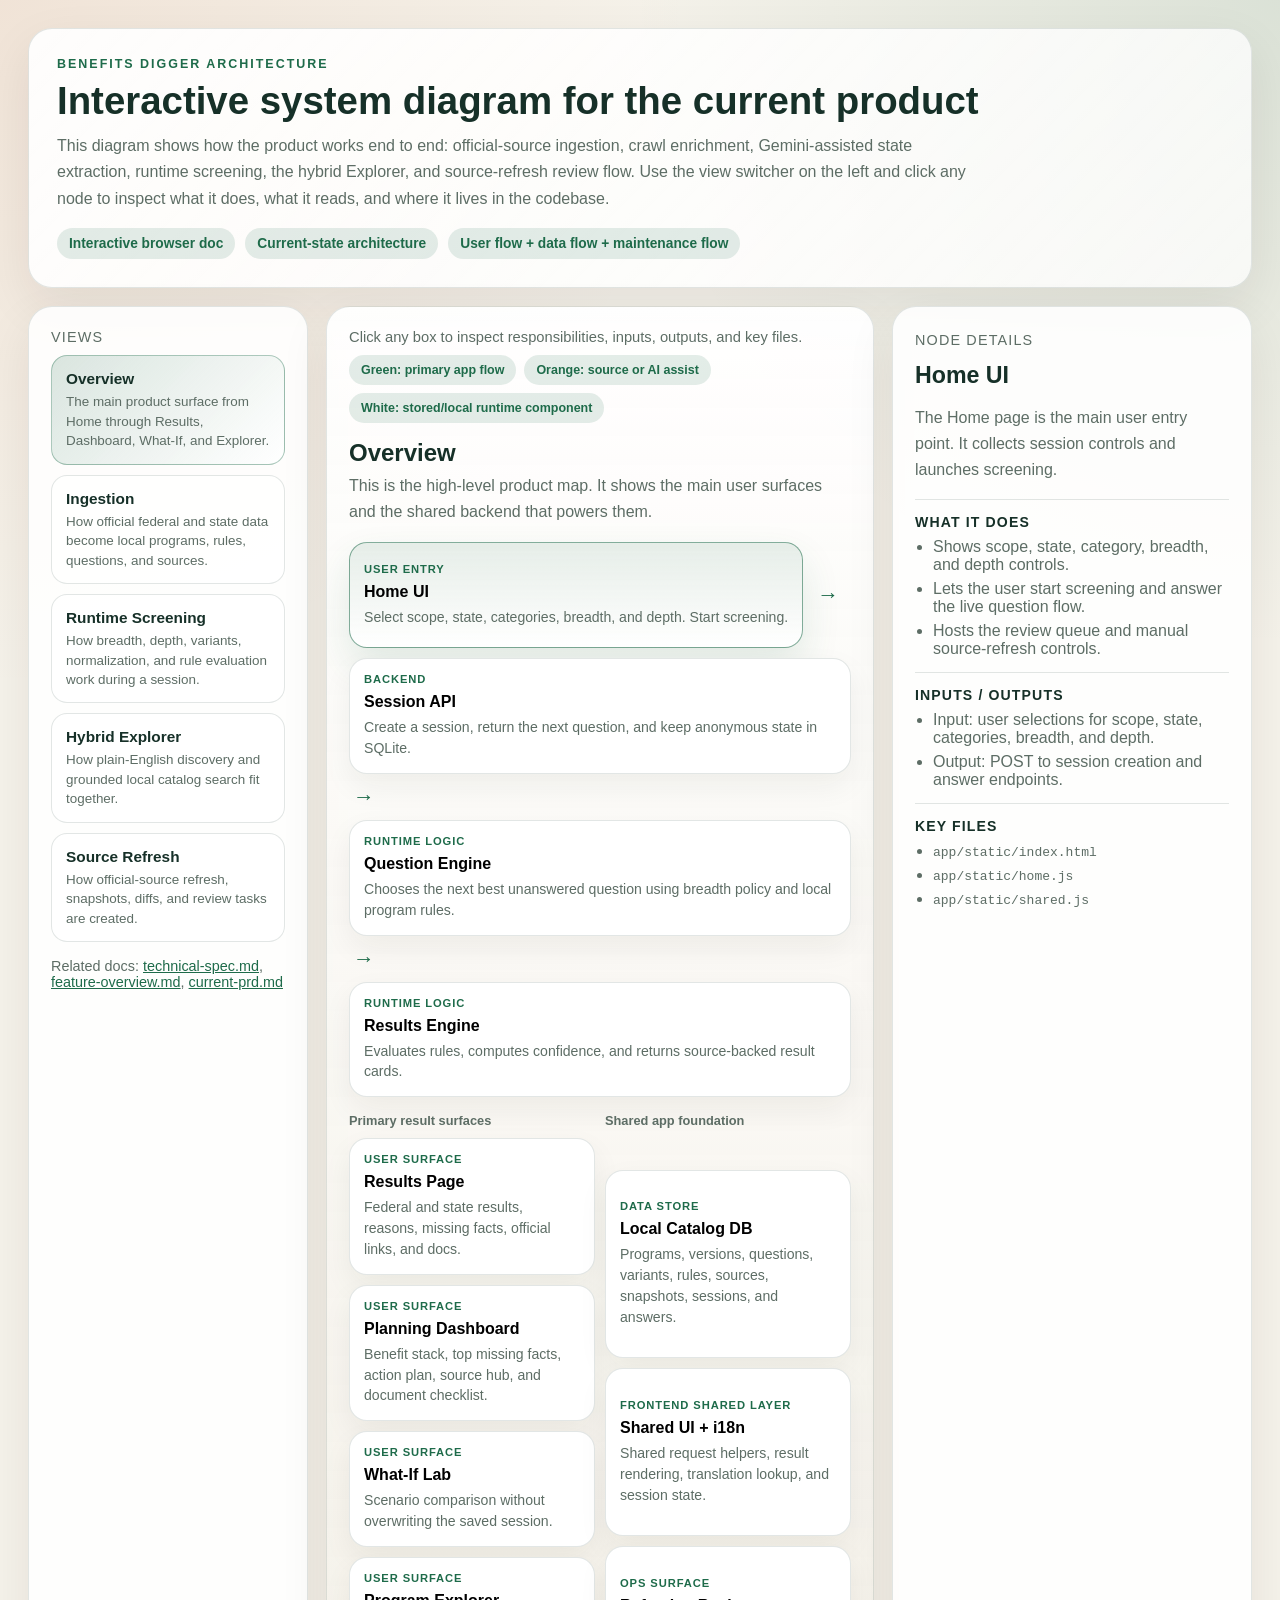
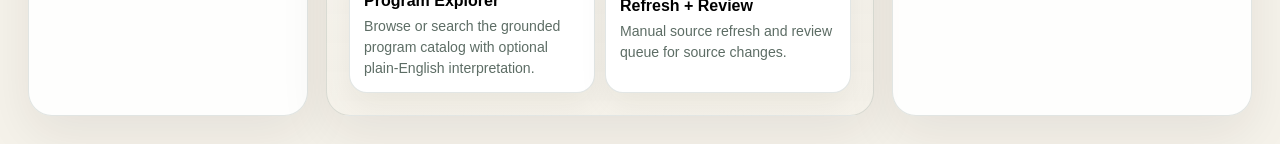
==== docs/system-diagram.html @ 0de4e364 "Add interactive system diagram" ====
<!DOCTYPE html>
<html lang="en">
  <head>
    <meta charset="UTF-8" />
    <meta name="viewport" content="width=device-width, initial-scale=1.0" />
    <title>Benefits Digger System Diagram</title>
    <style>
      :root {
        color-scheme: light;
        --bg: #f5f2ea;
        --panel: rgba(255, 255, 255, 0.88);
        --panel-strong: #ffffff;
        --ink: #163028;
        --muted: #5d6d65;
        --line: rgba(22, 48, 40, 0.12);
        --accent: #1e6b4a;
        --accent-soft: rgba(30, 107, 74, 0.12);
        --accent-2: #c8622e;
        --shadow: 0 18px 50px rgba(34, 28, 20, 0.08);
      }

      * {
        box-sizing: border-box;
      }

      body {
        margin: 0;
        font-family: "SF Pro Text", "Segoe UI", sans-serif;
        background:
          radial-gradient(circle at top left, rgba(200, 98, 46, 0.10), transparent 32%),
          radial-gradient(circle at top right, rgba(30, 107, 74, 0.12), transparent 30%),
          var(--bg);
        color: var(--ink);
      }

      a {
        color: var(--accent);
      }

      .page {
        max-width: 1440px;
        margin: 0 auto;
        padding: 28px;
      }

      .hero {
        background: linear-gradient(135deg, rgba(255, 255, 255, 0.92), rgba(255, 255, 255, 0.72));
        border: 1px solid var(--line);
        border-radius: 24px;
        box-shadow: var(--shadow);
        padding: 28px;
      }

      .eyebrow {
        margin: 0 0 10px;
        font-size: 0.78rem;
        letter-spacing: 0.16em;
        text-transform: uppercase;
        color: var(--accent);
        font-weight: 700;
      }

      h1 {
        margin: 0 0 12px;
        font-size: clamp(2rem, 3vw, 3.2rem);
        line-height: 1.04;
      }

      .lede {
        max-width: 920px;
        margin: 0;
        font-size: 1rem;
        line-height: 1.65;
        color: var(--muted);
      }

      .hero-meta {
        margin-top: 16px;
        display: flex;
        flex-wrap: wrap;
        gap: 10px;
      }

      .pill {
        display: inline-flex;
        align-items: center;
        padding: 8px 12px;
        border-radius: 999px;
        background: var(--accent-soft);
        color: var(--accent);
        font-size: 0.86rem;
        font-weight: 600;
      }

      .layout {
        display: grid;
        grid-template-columns: 280px minmax(0, 1fr) 360px;
        gap: 18px;
        margin-top: 18px;
      }

      .panel {
        background: var(--panel);
        border: 1px solid var(--line);
        border-radius: 24px;
        box-shadow: var(--shadow);
        overflow: hidden;
      }

      .panel-inner {
        padding: 22px;
      }

      .section-title {
        margin: 0 0 10px;
        font-size: 0.9rem;
        letter-spacing: 0.08em;
        text-transform: uppercase;
        color: var(--muted);
      }

      .flow-switcher {
        display: grid;
        gap: 10px;
      }

      .flow-button {
        width: 100%;
        text-align: left;
        border: 1px solid var(--line);
        border-radius: 16px;
        padding: 14px 14px 13px;
        background: rgba(255, 255, 255, 0.7);
        color: var(--ink);
        cursor: pointer;
        transition: transform 0.15s ease, border-color 0.15s ease, background 0.15s ease;
      }

      .flow-button:hover {
        transform: translateY(-1px);
        border-color: rgba(30, 107, 74, 0.28);
      }

      .flow-button.active {
        background: linear-gradient(135deg, rgba(30, 107, 74, 0.16), rgba(255, 255, 255, 0.94));
        border-color: rgba(30, 107, 74, 0.36);
      }

      .flow-button strong {
        display: block;
        margin-bottom: 4px;
        font-size: 0.96rem;
      }

      .flow-button span {
        display: block;
        color: var(--muted);
        font-size: 0.84rem;
        line-height: 1.45;
      }

      .diagram-wrap {
        background: linear-gradient(180deg, rgba(255, 255, 255, 0.94), rgba(245, 242, 234, 0.75));
      }

      .diagram-toolbar {
        display: flex;
        flex-wrap: wrap;
        gap: 10px;
        justify-content: space-between;
        align-items: center;
        margin-bottom: 16px;
      }

      .diagram-toolbar p {
        margin: 0;
        color: var(--muted);
        font-size: 0.92rem;
      }

      .legend {
        display: flex;
        flex-wrap: wrap;
        gap: 8px;
      }

      .legend .pill {
        font-size: 0.78rem;
      }

      .flow-view {
        display: none;
      }

      .flow-view.active {
        display: block;
      }

      .flow-view h2 {
        margin: 0 0 6px;
        font-size: 1.5rem;
      }

      .flow-subtitle {
        margin: 0 0 18px;
        color: var(--muted);
        line-height: 1.6;
      }

      .diagram-stack {
        display: grid;
        gap: 18px;
      }

      .flow-row {
        display: flex;
        align-items: stretch;
        gap: 10px;
        flex-wrap: wrap;
      }

      .flow-column {
        display: grid;
        gap: 10px;
        min-width: 220px;
        flex: 1 1 240px;
      }

      .node {
        border: 1px solid var(--line);
        border-radius: 18px;
        padding: 14px;
        min-height: 106px;
        background: var(--panel-strong);
        cursor: pointer;
        text-align: left;
        box-shadow: 0 12px 30px rgba(34, 28, 20, 0.06);
        transition: transform 0.15s ease, border-color 0.15s ease, box-shadow 0.15s ease, background 0.15s ease;
      }

      .node:hover {
        transform: translateY(-2px);
        border-color: rgba(30, 107, 74, 0.35);
      }

      .node.active {
        border-color: rgba(30, 107, 74, 0.55);
        background: linear-gradient(180deg, rgba(30, 107, 74, 0.10), rgba(255, 255, 255, 0.98));
        box-shadow: 0 18px 38px rgba(30, 107, 74, 0.12);
      }

      .node small {
        display: block;
        margin-bottom: 8px;
        color: var(--accent);
        font-weight: 700;
        text-transform: uppercase;
        letter-spacing: 0.08em;
        font-size: 0.7rem;
      }

      .node strong {
        display: block;
        font-size: 1rem;
        margin-bottom: 6px;
      }

      .node p {
        margin: 0;
        color: var(--muted);
        line-height: 1.48;
        font-size: 0.88rem;
      }

      .arrow {
        align-self: center;
        color: var(--accent);
        font-size: 1.35rem;
        font-weight: 700;
        padding: 0 4px;
      }

      .branch-label {
        margin: -2px 0 0;
        font-size: 0.8rem;
        color: var(--muted);
        font-weight: 600;
      }

      .detail-card h2 {
        margin: 0;
        font-size: 1.45rem;
      }

      .detail-card p {
        color: var(--muted);
        line-height: 1.62;
      }

      .detail-meta {
        display: grid;
        gap: 14px;
      }

      .detail-block {
        border-top: 1px solid var(--line);
        padding-top: 14px;
      }

      .detail-block h3 {
        margin: 0 0 8px;
        font-size: 0.88rem;
        letter-spacing: 0.08em;
        text-transform: uppercase;
      }

      .detail-list {
        margin: 0;
        padding-left: 18px;
        color: var(--muted);
      }

      .detail-list li + li {
        margin-top: 6px;
      }

      .doc-links {
        margin-top: 16px;
        font-size: 0.9rem;
        color: var(--muted);
      }

      @media (max-width: 1180px) {
        .layout {
          grid-template-columns: 1fr;
        }
      }

      @media (max-width: 760px) {
        .page {
          padding: 16px;
        }

        .hero,
        .panel-inner {
          padding: 18px;
        }

        .flow-row {
          flex-direction: column;
        }

        .arrow {
          align-self: flex-start;
          padding-left: 6px;
          transform: rotate(90deg);
        }
      }
    </style>
  </head>
  <body>
    <div class="page">
      <section class="hero">
        <p class="eyebrow">Benefits Digger Architecture</p>
        <h1>Interactive system diagram for the current product</h1>
        <p class="lede">
          This diagram shows how the product works end to end: official-source ingestion, crawl enrichment, Gemini-assisted state extraction, runtime screening, the hybrid Explorer, and source-refresh review flow. Use the view switcher on the left and click any node to inspect what it does, what it reads, and where it lives in the codebase.
        </p>
        <div class="hero-meta">
          <span class="pill">Interactive browser doc</span>
          <span class="pill">Current-state architecture</span>
          <span class="pill">User flow + data flow + maintenance flow</span>
        </div>
      </section>

      <div class="layout">
        <aside class="panel">
          <div class="panel-inner">
            <p class="section-title">Views</p>
            <div class="flow-switcher">
              <button class="flow-button active" data-flow-target="overview">
                <strong>Overview</strong>
                <span>The main product surface from Home through Results, Dashboard, What-If, and Explorer.</span>
              </button>
              <button class="flow-button" data-flow-target="ingestion">
                <strong>Ingestion</strong>
                <span>How official federal and state data become local programs, rules, questions, and sources.</span>
              </button>
              <button class="flow-button" data-flow-target="screening">
                <strong>Runtime Screening</strong>
                <span>How breadth, depth, variants, normalization, and rule evaluation work during a session.</span>
              </button>
              <button class="flow-button" data-flow-target="explorer">
                <strong>Hybrid Explorer</strong>
                <span>How plain-English discovery and grounded local catalog search fit together.</span>
              </button>
              <button class="flow-button" data-flow-target="maintenance">
                <strong>Source Refresh</strong>
                <span>How official-source refresh, snapshots, diffs, and review tasks are created.</span>
              </button>
            </div>
            <div class="doc-links">
              Related docs:
              <a href="./technical-spec.md">technical-spec.md</a>,
              <a href="./feature-overview.md">feature-overview.md</a>,
              <a href="./current-prd.md">current-prd.md</a>
            </div>
          </div>
        </aside>

        <main class="panel diagram-wrap">
          <div class="panel-inner">
            <div class="diagram-toolbar">
              <p>Click any box to inspect responsibilities, inputs, outputs, and key files.</p>
              <div class="legend">
                <span class="pill">Green: primary app flow</span>
                <span class="pill">Orange: source or AI assist</span>
                <span class="pill">White: stored/local runtime component</span>
              </div>
            </div>

            <section class="flow-view active" data-flow="overview">
              <h2>Overview</h2>
              <p class="flow-subtitle">
                This is the high-level product map. It shows the main user surfaces and the shared backend that powers them.
              </p>
              <div class="diagram-stack">
                <div class="flow-row">
                  <button class="node" data-node="home-ui">
                    <small>User Entry</small>
                    <strong>Home UI</strong>
                    <p>Select scope, state, categories, breadth, and depth. Start screening.</p>
                  </button>
                  <div class="arrow">→</div>
                  <button class="node" data-node="session-api">
                    <small>Backend</small>
                    <strong>Session API</strong>
                    <p>Create a session, return the next question, and keep anonymous state in SQLite.</p>
                  </button>
                  <div class="arrow">→</div>
                  <button class="node" data-node="question-engine">
                    <small>Runtime Logic</small>
                    <strong>Question Engine</strong>
                    <p>Chooses the next best unanswered question using breadth policy and local program rules.</p>
                  </button>
                  <div class="arrow">→</div>
                  <button class="node" data-node="results-engine">
                    <small>Runtime Logic</small>
                    <strong>Results Engine</strong>
                    <p>Evaluates rules, computes confidence, and returns source-backed result cards.</p>
                  </button>
                </div>

                <div class="flow-row">
                  <div class="flow-column">
                    <p class="branch-label">Primary result surfaces</p>
                    <button class="node" data-node="results-page">
                      <small>User Surface</small>
                      <strong>Results Page</strong>
                      <p>Federal and state results, reasons, missing facts, official links, and docs.</p>
                    </button>
                    <button class="node" data-node="dashboard-page">
                      <small>User Surface</small>
                      <strong>Planning Dashboard</strong>
                      <p>Benefit stack, top missing facts, action plan, source hub, and document checklist.</p>
                    </button>
                    <button class="node" data-node="whatif-page">
                      <small>User Surface</small>
                      <strong>What-If Lab</strong>
                      <p>Scenario comparison without overwriting the saved session.</p>
                    </button>
                    <button class="node" data-node="explorer-page">
                      <small>User Surface</small>
                      <strong>Program Explorer</strong>
                      <p>Browse or search the grounded program catalog with optional plain-English interpretation.</p>
                    </button>
                  </div>
                  <div class="flow-column">
                    <p class="branch-label">Shared app foundation</p>
                    <button class="node" data-node="catalog-db">
                      <small>Data Store</small>
                      <strong>Local Catalog DB</strong>
                      <p>Programs, versions, questions, variants, rules, sources, snapshots, sessions, and answers.</p>
                    </button>
                    <button class="node" data-node="i18n-layer">
                      <small>Frontend Shared Layer</small>
                      <strong>Shared UI + i18n</strong>
                      <p>Shared request helpers, result rendering, translation lookup, and session state.</p>
                    </button>
                    <button class="node" data-node="admin-tools">
                      <small>Ops Surface</small>
                      <strong>Refresh + Review</strong>
                      <p>Manual source refresh and review queue for source changes.</p>
                    </button>
                  </div>
                </div>
              </div>
            </section>

            <section class="flow-view" data-flow="ingestion">
              <h2>Ingestion</h2>
              <p class="flow-subtitle">
                This is how official source data becomes the local grounded catalog that the runtime app uses. Runtime screening does not scrape live pages during the user session.
              </p>
              <div class="diagram-stack">
                <div class="flow-row">
                  <button class="node" data-node="federal-feed">
                    <small>Official Seed</small>
                    <strong>USA.gov Federal Feed</strong>
                    <p>Structured federal benefits source used for deterministic federal catalog ingestion.</p>
                  </button>
                  <div class="arrow">→</div>
                  <button class="node" data-node="federal-sync">
                    <small>Parser</small>
                    <strong>Federal Sync</strong>
                    <p>Normalizes programs, questions, rules, amount data, and official source references.</p>
                  </button>
                  <div class="arrow">→</div>
                  <button class="node" data-node="catalog-db">
                    <small>Data Store</small>
                    <strong>Local Catalog DB</strong>
                    <p>Published federal program records and related question/rule structures.</p>
                  </button>
                </div>

                <div class="flow-row">
                  <button class="node" data-node="state-directory">
                    <small>Official Seed</small>
                    <strong>USA.gov State Directory</strong>
                    <p>Official state social-service entry points used as state discovery seeds.</p>
                  </button>
                  <div class="arrow">→</div>
                  <button class="node" data-node="crawler">
                    <small>Crawl Layer</small>
                    <strong>Bounded Government Crawler</strong>
                    <p>Crawls first-party official pages on approved government domains with capped depth and page count.</p>
                  </button>
                  <div class="arrow">→</div>
                  <button class="node" data-node="gemini-filter">
                    <small>AI Assist</small>
                    <strong>Gemini Relevance Filter</strong>
                    <p>Filters crawled official pages down to the ones most relevant to benefits content.</p>
                  </button>
                  <div class="arrow">→</div>
                  <button class="node" data-node="gemini-extract">
                    <small>AI Assist</small>
                    <strong>Gemini Grounded Extraction</strong>
                    <p>Generates structured state programs, rules, and question variants from official crawled pages.</p>
                  </button>
                </div>

                <div class="flow-row">
                  <button class="node" data-node="snapshots">
                    <small>Traceability</small>
                    <strong>Snapshots + Diffs</strong>
                    <p>Every synced or crawled source gets hashed, snapshotted, and checked for changes.</p>
                  </button>
                  <div class="arrow">→</div>
                  <button class="node" data-node="review-tasks">
                    <small>Traceability</small>
                    <strong>Review Tasks</strong>
                    <p>Source changes create review queue items instead of silently changing the product.</p>
                  </button>
                </div>
              </div>
            </section>

            <section class="flow-view" data-flow="screening">
              <h2>Runtime Screening</h2>
              <p class="flow-subtitle">
                This is the current runtime algorithm. Breadth controls exploration length. Depth controls question specificity and variant selection.
              </p>
              <div class="diagram-stack">
                <div class="flow-row">
                  <button class="node" data-node="session-create-payload">
                    <small>Input</small>
                    <strong>Session Controls</strong>
                    <p>Scope, state, categories, breadth value, and depth value are submitted to create a session.</p>
                  </button>
                  <div class="arrow">→</div>
                  <button class="node" data-node="session-store">
                    <small>Session State</small>
                    <strong>Stored Session</strong>
                    <p>The session persists anonymous screening state in the database.</p>
                  </button>
                  <div class="arrow">→</div>
                  <button class="node" data-node="candidate-filter">
                    <small>Runtime Logic</small>
                    <strong>Candidate Program Filter</strong>
                    <p>Limits the active program set by scope, selected state, and chosen categories.</p>
                  </button>
                </div>

                <div class="flow-row">
                  <button class="node" data-node="breadth-policy">
                    <small>Control Policy</small>
                    <strong>Breadth Policy</strong>
                    <p>Controls max answers, sensitivity unlocks, and how widely the engine keeps exploring.</p>
                  </button>
                  <div class="arrow">→</div>
                  <button class="node" data-node="question-scorer">
                    <small>Runtime Logic</small>
                    <strong>Question Scorer</strong>
                    <p>Scores unanswered questions across candidate programs and picks the highest-value next step.</p>
                  </button>
                  <div class="arrow">→</div>
                  <button class="node" data-node="depth-policy">
                    <small>Control Policy</small>
                    <strong>Depth Variant Resolver</strong>
                    <p>Chooses whether a question is broad or detailed, like yes/no versus exact numeric input.</p>
                  </button>
                </div>

                <div class="flow-row">
                  <button class="node" data-node="question-response">
                    <small>Output</small>
                    <strong>Question Payload</strong>
                    <p>Prompt, hint, input type, sensitivity, and options are returned to the browser.</p>
                  </button>
                  <div class="arrow">→</div>
                  <button class="node" data-node="answer-normalizer">
                    <small>Runtime Logic</small>
                    <strong>Answer Normalizer</strong>
                    <p>Detailed answers can be normalized back into the canonical forms expected by rules.</p>
                  </button>
                  <div class="arrow">→</div>
                  <button class="node" data-node="rule-evaluator">
                    <small>Runtime Logic</small>
                    <strong>Rule Evaluator</strong>
                    <p>Applies stored eligibility rules and computes likely, possible, unclear, or ineligible states.</p>
                  </button>
                  <div class="arrow">→</div>
                  <button class="node" data-node="plan-builder">
                    <small>Runtime Logic</small>
                    <strong>Plan Builder</strong>
                    <p>Builds dashboard summaries, action steps, and top missing-fact priorities from results.</p>
                  </button>
                </div>
              </div>
            </section>

            <section class="flow-view" data-flow="explorer">
              <h2>Hybrid Explorer</h2>
              <p class="flow-subtitle">
                Explorer is grounded search. It can use Gemini to interpret a need description, but it still searches the stored local catalog rather than live-crawling the web.
              </p>
              <div class="diagram-stack">
                <div class="flow-row">
                  <button class="node" data-node="explorer-input">
                    <small>User Input</small>
                    <strong>Keyword + Need Description</strong>
                    <p>Users can type exact program keywords or describe their life situation in plain English.</p>
                  </button>
                  <div class="arrow">→</div>
                  <button class="node" data-node="explorer-interpretation">
                    <small>Interpretation Layer</small>
                    <strong>Heuristic or Gemini Intent Parse</strong>
                    <p>Extracts likely state, category, and search terms from the query.</p>
                  </button>
                  <div class="arrow">→</div>
                  <button class="node" data-node="explorer-search">
                    <small>Grounded Search</small>
                    <strong>Local Catalog Search</strong>
                    <p>Searches the stored program catalog using the interpreted hints and any exact query text.</p>
                  </button>
                  <div class="arrow">→</div>
                  <button class="node" data-node="explorer-results-node">
                    <small>User Output</small>
                    <strong>Ranked Explorer Results</strong>
                    <p>Returns source-backed program cards, match reasons, and official links.</p>
                  </button>
                </div>
              </div>
            </section>

            <section class="flow-view" data-flow="maintenance">
              <h2>Source Refresh and Review</h2>
              <p class="flow-subtitle">
                This is the operations path. It keeps source data current and makes source changes visible instead of hidden.
              </p>
              <div class="diagram-stack">
                <div class="flow-row">
                  <button class="node" data-node="sync-button-node">
                    <small>Operator Action</small>
                    <strong>Refresh Official Sources</strong>
                    <p>Manual trigger for a new remote sync and crawl-backed enrichment pass.</p>
                  </button>
                  <div class="arrow">→</div>
                  <button class="node" data-node="admin-sync-endpoint">
                    <small>Backend</small>
                    <strong>Admin Sync Endpoint</strong>
                    <p>Protected endpoint that runs the source refresh pipeline and returns summary counts.</p>
                  </button>
                  <div class="arrow">→</div>
                  <button class="node" data-node="sync-pipeline">
                    <small>Pipeline</small>
                    <strong>Remote Sync Pipeline</strong>
                    <p>Refreshes federal feed, state directory, crawl enrichment, and related catalog records.</p>
                  </button>
                </div>

                <div class="flow-row">
                  <button class="node" data-node="snapshot-diff-node">
                    <small>Traceability</small>
                    <strong>Snapshot and Diff</strong>
                    <p>Compares current source snapshots against previous ones using content hashes and metadata.</p>
                  </button>
                  <div class="arrow">→</div>
                  <button class="node" data-node="review-queue-node">
                    <small>Ops Output</small>
                    <strong>Review Queue</strong>
                    <p>Shows reviewable source changes with URLs, diff type, and materiality score.</p>
                  </button>
                </div>
              </div>
            </section>
          </div>
        </main>

        <aside class="panel">
          <div class="panel-inner detail-card">
            <p class="section-title">Node Details</p>
            <h2 id="detail-title">Home UI</h2>
            <p id="detail-summary">
              The Home page is the main user entry point. It collects scope, state, categories, breadth, and depth, then starts a screening session.
            </p>
            <div class="detail-meta">
              <div class="detail-block">
                <h3>What It Does</h3>
                <ul id="detail-responsibilities" class="detail-list"></ul>
              </div>
              <div class="detail-block">
                <h3>Inputs / Outputs</h3>
                <ul id="detail-io" class="detail-list"></ul>
              </div>
              <div class="detail-block">
                <h3>Key Files</h3>
                <ul id="detail-files" class="detail-list"></ul>
              </div>
            </div>
          </div>
        </aside>
      </div>
    </div>

    <script>
      const nodeDetails = {
        "home-ui": {
          title: "Home UI",
          summary: "The Home page is the main user entry point. It collects session controls and launches screening.",
          responsibilities: [
            "Shows scope, state, category, breadth, and depth controls.",
            "Lets the user start screening and answer the live question flow.",
            "Hosts the review queue and manual source-refresh controls."
          ],
          io: [
            "Input: user selections for scope, state, categories, breadth, and depth.",
            "Output: POST to session creation and answer endpoints."
          ],
          files: [
            "app/static/index.html",
            "app/static/home.js",
            "app/static/shared.js"
          ]
        },
        "session-api": {
          title: "Session API",
          summary: "The session API creates anonymous screening sessions and returns the first question payload.",
          responsibilities: [
            "Validates the session payload.",
            "Creates a new screening session row.",
            "Returns the next question and provisional result count."
          ],
          io: [
            "Input: POST /api/v1/sessions",
            "Output: session_id, next_question, provisional_result_count"
          ],
          files: [
            "app/main.py",
            "app/schemas.py",
            "app/services.py"
          ]
        },
        "question-engine": {
          title: "Question Engine",
          summary: "The runtime question engine picks the next best question from the local catalog.",
          responsibilities: [
            "Filters candidate programs for the current session.",
            "Scores unanswered questions across those candidate programs.",
            "Stops when the breadth policy says the session has gone far enough."
          ],
          io: [
            "Input: session, answers, local rules, breadth policy",
            "Output: next question key"
          ],
          files: [
            "app/services.py"
          ]
        },
        "results-engine": {
          title: "Results Engine",
          summary: "The results engine evaluates stored rules against session answers and turns them into explainable program cards.",
          responsibilities: [
            "Evaluates rule outcomes per program.",
            "Builds confidence and certainty breakdowns.",
            "Attaches official source links, application links, and documents."
          ],
          io: [
            "Input: answers, programs, versions, rules, sources",
            "Output: federal_results and state_results payloads"
          ],
          files: [
            "app/services.py",
            "app/rules.py"
          ]
        },
        "results-page": {
          title: "Results Page",
          summary: "The Results page shows federal and state matches separately with reasons, missing facts, documents, and official links.",
          responsibilities: [
            "Renders result cards using shared UI logic.",
            "Supports print and PDF export.",
            "Persists document checklist state in the browser."
          ],
          io: [
            "Input: GET /api/v1/sessions/{id}/results",
            "Output: user-facing result cards"
          ],
          files: [
            "app/static/results.html",
            "app/static/results-page.js",
            "app/static/shared.js"
          ]
        },
        "dashboard-page": {
          title: "Planning Dashboard",
          summary: "The dashboard turns the current result set into a more actionable planning summary.",
          responsibilities: [
            "Shows overview metrics and grouped benefit stack data.",
            "Highlights top missing facts and next actions.",
            "Builds a source hub and document checklist view."
          ],
          io: [
            "Input: GET /api/v1/sessions/{id}/plan",
            "Output: planning payload rendered for the browser"
          ],
          files: [
            "app/static/dashboard.html",
            "app/static/dashboard.js",
            "app/services.py"
          ]
        },
        "whatif-page": {
          title: "What-If Lab",
          summary: "The What-If Lab compares scenario overrides without mutating the base screening session.",
          responsibilities: [
            "Offers preset scenarios.",
            "Sends comparison requests against the existing session.",
            "Shows newly gained or improved programs."
          ],
          io: [
            "Input: POST /api/v1/sessions/{id}/compare",
            "Output: comparison payloads"
          ],
          files: [
            "app/static/whatif.html",
            "app/static/whatif-page.js",
            "app/services.py"
          ]
        },
        "explorer-page": {
          title: "Program Explorer",
          summary: "Explorer is the product's discovery surface outside the main screener.",
          responsibilities: [
            "Supports keyword search and plain-English need descriptions.",
            "Shows how the system interpreted the query.",
            "Returns grounded program cards from the local catalog."
          ],
          io: [
            "Input: POST /api/v1/explorer/search",
            "Output: ranked grounded explorer results"
          ],
          files: [
            "app/static/explorer.html",
            "app/static/explorer-page.js",
            "app/hybrid_explorer.py"
          ]
        },
        "catalog-db": {
          title: "Local Catalog DB",
          summary: "The local catalog database is the center of the product. Runtime screening and Explorer both operate on this stored data.",
          responsibilities: [
            "Stores programs, versions, rules, questions, variants, sessions, answers, and sources.",
            "Keeps snapshots and review tasks for change traceability.",
            "Provides grounded local data for search and screening."
          ],
          io: [
            "Input: sync pipelines, state extraction, runtime session writes",
            "Output: grounded catalog reads for all main product surfaces"
          ],
          files: [
            "app/models.py",
            "app/db.py"
          ]
        },
        "i18n-layer": {
          title: "Shared UI + i18n",
          summary: "The shared frontend layer handles common request logic, result rendering, session state, and the English/Spanish UI switch.",
          responsibilities: [
            "Loads locale dictionaries and rerenders the UI on locale change.",
            "Stores lightweight client state like active session id and admin key.",
            "Renders common result-card structures used across pages."
          ],
          io: [
            "Input: locale JSON, API payloads, browser events",
            "Output: translated and shared browser UI"
          ],
          files: [
            "app/static/shared.js",
            "app/static/locales/en.json",
            "app/static/locales/es.json"
          ]
        },
        "admin-tools": {
          title: "Refresh + Review",
          summary: "These are the operator tools for maintaining source freshness and surfacing source changes.",
          responsibilities: [
            "Trigger manual sync runs.",
            "Fetch review tasks when source content changes.",
            "Optionally enforce admin-key protection."
          ],
          io: [
            "Input: GET /api/v1/admin/review-tasks and POST /api/v1/admin/sync",
            "Output: review queue items and sync summaries"
          ],
          files: [
            "app/main.py",
            "app/static/home.js",
            "app/static/shared.js"
          ]
        },
        "federal-feed": {
          title: "USA.gov Federal Feed",
          summary: "This is the structured official federal source that drives the most deterministic path in the app.",
          responsibilities: [
            "Provides official federal program discovery.",
            "Provides structured federal questions and eligibility criteria.",
            "Acts as the source of truth for federal feed ingestion."
          ],
          io: [
            "Input: remote federal feed fetch",
            "Output: normalized federal catalog payload"
          ],
          files: [
            "app/catalog.py"
          ]
        },
        "federal-sync": {
          title: "Federal Sync",
          summary: "Federal sync normalizes the official federal feed into local programs, questions, rules, amounts, and sources.",
          responsibilities: [
            "Upserts questions and seeded question variants.",
            "Creates or updates programs and versions.",
            "Stores federal sources and amount rules."
          ],
          io: [
            "Input: parsed federal catalog payload",
            "Output: local federal records in the database"
          ],
          files: [
            "app/services.py",
            "app/catalog.py",
            "app/seed_data.py"
          ]
        },
        "state-directory": {
          title: "USA.gov State Directory",
          summary: "This is the official seed for state discovery. It gives the app authoritative state entry points to begin from.",
          responsibilities: [
            "Seeds one official state entry point per state.",
            "Provides official state agency links for crawl seeding.",
            "Anchors state discovery to official sources."
          ],
          io: [
            "Input: remote state directory fetch",
            "Output: normalized state directory payload"
          ],
          files: [
            "app/catalog.py"
          ]
        },
        "crawler": {
          title: "Bounded Government Crawler",
          summary: "The crawler explores official government pages only, using a bounded strategy rather than an unrestricted crawl.",
          responsibilities: [
            "Stays on approved official domains.",
            "Uses shallow depth and capped page counts.",
            "Returns crawled pages with title, excerpt, content hash, and source context."
          ],
          io: [
            "Input: official seed URLs and category hints",
            "Output: candidate official pages"
          ],
          files: [
            "app/gov_crawl.py",
            "app/config.py"
          ]
        },
        "gemini-filter": {
          title: "Gemini Relevance Filter",
          summary: "Gemini is used as a filter over official pages, not as the source of truth for runtime eligibility.",
          responsibilities: [
            "Ranks or filters crawled pages by benefits relevance.",
            "Reduces noisy official pages before extraction.",
            "Falls back to heuristics if Gemini is unavailable."
          ],
          io: [
            "Input: crawled official pages",
            "Output: smaller grounded page subset"
          ],
          files: [
            "app/gov_crawl.py",
            "app/gemini.py"
          ]
        },
        "gemini-extract": {
          title: "Gemini Grounded Extraction",
          summary: "For state coverage, Gemini can turn official crawled pages into structured state program records and question variants.",
          responsibilities: [
            "Creates state program summaries, rules, and question rows.",
            "Builds grounded question variants by detail tier.",
            "Inserts generated state records into the local catalog."
          ],
          io: [
            "Input: selected official crawled pages for a state",
            "Output: local state program, question, and variant records"
          ],
          files: [
            "app/gemini.py",
            "app/services.py"
          ]
        },
        "snapshots": {
          title: "Snapshots + Diffs",
          summary: "Source snapshotting keeps source changes traceable over time.",
          responsibilities: [
            "Stores content hashes and metadata for sources.",
            "Detects changed content between sync runs.",
            "Creates change events for reviewable updates."
          ],
          io: [
            "Input: current fetched source content",
            "Output: source_snapshots and change_events"
          ],
          files: [
            "app/services.py",
            "app/models.py"
          ]
        },
        "review-tasks": {
          title: "Review Tasks",
          summary: "Review tasks are the app's operational visibility layer for source changes.",
          responsibilities: [
            "Open a task when a source diff is considered review-worthy.",
            "Attach URLs, diff type, and materiality score.",
            "Feed the Home page review queue."
          ],
          io: [
            "Input: change events from sync or crawl updates",
            "Output: review_tasks records and admin queue payloads"
          ],
          files: [
            "app/services.py",
            "app/models.py"
          ]
        },
        "session-create-payload": {
          title: "Session Controls",
          summary: "A session is created from scope, categories, state, breadth, and depth.",
          responsibilities: [
            "Carries the new split controls into the backend.",
            "Preserves backward compatibility for older depth-only requests.",
            "Defines the screening run configuration."
          ],
          io: [
            "Input: SessionCreatePayload",
            "Output: stored screening session"
          ],
          files: [
            "app/schemas.py",
            "app/main.py"
          ]
        },
        "session-store": {
          title: "Stored Session",
          summary: "The screening session persists the runtime state needed to continue the screener.",
          responsibilities: [
            "Stores scope, state, categories, breadth, and depth.",
            "Stores anonymous answer history.",
            "Acts as the base for results, planning, and what-if comparisons."
          ],
          io: [
            "Input: create_session and upsert_answers calls",
            "Output: session reads for all runtime endpoints"
          ],
          files: [
            "app/models.py",
            "app/services.py"
          ]
        },
        "candidate-filter": {
          title: "Candidate Program Filter",
          summary: "The candidate filter narrows the working program set before question scoring or result evaluation begins.",
          responsibilities: [
            "Filters by federal or state scope.",
            "Filters state programs to the selected state.",
            "Filters by expanded category mapping."
          ],
          io: [
            "Input: session controls and local catalog",
            "Output: candidate program list"
          ],
          files: [
            "app/services.py"
          ]
        },
        "breadth-policy": {
          title: "Breadth Policy",
          summary: "Breadth now controls how long the screener explores and how quickly more sensitive questions unlock.",
          responsibilities: [
            "Defines max answer count.",
            "Defines sensitivity unlock thresholds.",
            "Weights question scoring for broad versus narrow exploration."
          ],
          io: [
            "Input: breadth_value from the session",
            "Output: max_answers, weights, bonuses, unlock_after"
          ],
          files: [
            "app/services.py"
          ]
        },
        "question-scorer": {
          title: "Question Scorer",
          summary: "Question scoring ranks the next best unanswered fact across all remaining candidate programs.",
          responsibilities: [
            "Accumulates scores from matching rules and question weights.",
            "Skips already answered questions.",
            "Suppresses redundant state-residency questions when state is already selected."
          ],
          io: [
            "Input: candidate programs, rules, answers, breadth policy",
            "Output: scored unanswered question map"
          ],
          files: [
            "app/services.py"
          ]
        },
        "depth-policy": {
          title: "Depth Variant Resolver",
          summary: "Depth controls how exact the chosen question is, not how many total questions get asked.",
          responsibilities: [
            "Maps depth_value to simple, standard, or detailed question tiers.",
            "Resolves the correct question variant at runtime.",
            "Makes the same logical question broader or more precise."
          ],
          io: [
            "Input: question key and depth_value",
            "Output: variant prompt, input type, hint, options, and normalizer"
          ],
          files: [
            "app/services.py",
            "app/seed_data.py",
            "app/gemini.py"
          ]
        },
        "question-response": {
          title: "Question Payload",
          summary: "The browser receives the resolved question payload after breadth scoring and depth-specific variant selection.",
          responsibilities: [
            "Carries prompt, hint, input type, options, and sensitivity.",
            "Lets the frontend render the right control type.",
            "Keeps state_code special-cased as a live state selector."
          ],
          io: [
            "Input: resolved Question + QuestionVariant",
            "Output: serialized question JSON"
          ],
          files: [
            "app/services.py",
            "app/schemas.py"
          ]
        },
        "answer-normalizer": {
          title: "Answer Normalizer",
          summary: "Normalizers let detailed answers satisfy simpler canonical eligibility rules without changing the rule model.",
          responsibilities: [
            "Converts detailed values into canonical rule forms.",
            "Handles thresholds like income or months unable to work.",
            "Runs at answer-write time."
          ],
          io: [
            "Input: detailed answer and normalizer key",
            "Output: normalized stored answer"
          ],
          files: [
            "app/normalizers.py",
            "app/services.py"
          ]
        },
        "rule-evaluator": {
          title: "Rule Evaluator",
          summary: "The rule evaluator applies stored program rules to the normalized answer set and assigns status.",
          responsibilities: [
            "Evaluates rule matches and failures.",
            "Builds matched reasons and missing facts.",
            "Feeds confidence and result ranking."
          ],
          io: [
            "Input: normalized answers, rules, amount rules, sources",
            "Output: eligibility status and result payload"
          ],
          files: [
            "app/rules.py",
            "app/services.py"
          ]
        },
        "plan-builder": {
          title: "Plan Builder",
          summary: "The plan builder is a summarization layer over the live result set.",
          responsibilities: [
            "Builds dashboard metrics and grouped benefit stack data.",
            "Ranks missing facts and action links.",
            "Builds the official source hub and document checklist."
          ],
          io: [
            "Input: current results",
            "Output: planning dashboard payload"
          ],
          files: [
            "app/services.py"
          ]
        },
        "explorer-input": {
          title: "Explorer Input",
          summary: "Explorer starts from what a user knows, either a keyword or a life situation.",
          responsibilities: [
            "Accepts keyword and plain-English description.",
            "Accepts optional scope and state filters.",
            "Does not require an active screening session."
          ],
          io: [
            "Input: Explorer form payload",
            "Output: hybrid search request"
          ],
          files: [
            "app/static/explorer.html",
            "app/static/explorer-page.js"
          ]
        },
        "explorer-interpretation": {
          title: "Heuristic or Gemini Intent Parse",
          summary: "Explorer can interpret a need description using local heuristics or Gemini when configured.",
          responsibilities: [
            "Extracts likely categories, state hints, and search terms.",
            "Explains the interpretation back to the user.",
            "Falls back to heuristics if Gemini is unavailable."
          ],
          io: [
            "Input: description and query text",
            "Output: interpreted search constraints"
          ],
          files: [
            "app/hybrid_explorer.py"
          ]
        },
        "explorer-search": {
          title: "Local Catalog Search",
          summary: "Explorer search stays grounded in the stored catalog rather than performing a live web crawl.",
          responsibilities: [
            "Searches only known programs in the local database.",
            "Applies interpreted filters and ranking.",
            "Returns grounded match reasons and source-backed programs."
          ],
          io: [
            "Input: interpreted filters and catalog",
            "Output: ranked program list"
          ],
          files: [
            "app/hybrid_explorer.py",
            "app/services.py"
          ]
        },
        "explorer-results-node": {
          title: "Ranked Explorer Results",
          summary: "Explorer results are grounded program cards, not free-form AI answers.",
          responsibilities: [
            "Show match reasons.",
            "Show official links and source references.",
            "Keep discovery tied to stored programs."
          ],
          io: [
            "Input: ranked explorer payload",
            "Output: rendered explorer card list"
          ],
          files: [
            "app/static/explorer-page.js",
            "app/static/shared.js"
          ]
        },
        "sync-button-node": {
          title: "Refresh Official Sources",
          summary: "This is the manual operator trigger for a remote source refresh and crawl-backed update pass.",
          responsibilities: [
            "Starts a refresh on demand.",
            "Surfaces success or failure summary back to the UI.",
            "Uses admin-key protection if configured."
          ],
          io: [
            "Input: click action on the Home page",
            "Output: POST /api/v1/admin/sync"
          ],
          files: [
            "app/static/home.js"
          ]
        },
        "admin-sync-endpoint": {
          title: "Admin Sync Endpoint",
          summary: "The admin sync endpoint triggers the official source update pipeline and returns summary counts.",
          responsibilities: [
            "Checks admin auth when configured.",
            "Calls the remote sync pipeline.",
            "Returns refresh summary and review task data."
          ],
          io: [
            "Input: POST /api/v1/admin/sync",
            "Output: sync summary payload"
          ],
          files: [
            "app/main.py"
          ]
        },
        "sync-pipeline": {
          title: "Remote Sync Pipeline",
          summary: "The remote sync pipeline refreshes official source inputs and crawl enrichment in one pass.",
          responsibilities: [
            "Fetches the federal feed and state directory.",
            "Updates local catalog data.",
            "Runs crawl enrichment and snapshot tracking."
          ],
          io: [
            "Input: official remote fetches",
            "Output: updated local records and sync summary"
          ],
          files: [
            "app/services.py",
            "app/catalog.py",
            "app/gov_crawl.py"
          ]
        },
        "snapshot-diff-node": {
          title: "Snapshot and Diff",
          summary: "Snapshot and diff logic is the product's source-change memory.",
          responsibilities: [
            "Hashes source content.",
            "Stores snapshot metadata.",
            "Creates change events when content changes."
          ],
          io: [
            "Input: current source content",
            "Output: snapshots and change events"
          ],
          files: [
            "app/services.py",
            "app/models.py"
          ]
        },
        "review-queue-node": {
          title: "Review Queue",
          summary: "The review queue exposes source changes to an operator instead of hiding them.",
          responsibilities: [
            "Shows open review tasks.",
            "Surfaces diff type and materiality score.",
            "Links back to the changed official source URL."
          ],
          io: [
            "Input: GET /api/v1/admin/review-tasks",
            "Output: Home page review queue"
          ],
          files: [
            "app/main.py",
            "app/static/home.js"
          ]
        }
      };

      const flowButtons = document.querySelectorAll(".flow-button");
      const flowViews = document.querySelectorAll(".flow-view");
      const nodes = document.querySelectorAll(".node");
      const detailTitle = document.querySelector("#detail-title");
      const detailSummary = document.querySelector("#detail-summary");
      const detailResponsibilities = document.querySelector("#detail-responsibilities");
      const detailIO = document.querySelector("#detail-io");
      const detailFiles = document.querySelector("#detail-files");

      function renderDetail(nodeKey) {
        const detail = nodeDetails[nodeKey];
        if (!detail) return;

        detailTitle.textContent = detail.title;
        detailSummary.textContent = detail.summary;
        detailResponsibilities.innerHTML = detail.responsibilities.map((item) => `<li>${item}</li>`).join("");
        detailIO.innerHTML = detail.io.map((item) => `<li>${item}</li>`).join("");
        detailFiles.innerHTML = detail.files.map((item) => `<li><code>${item}</code></li>`).join("");

        nodes.forEach((node) => node.classList.toggle("active", node.dataset.node === nodeKey));
      }

      function activateFlow(flowKey) {
        flowButtons.forEach((button) => button.classList.toggle("active", button.dataset.flowTarget === flowKey));
        flowViews.forEach((view) => view.classList.toggle("active", view.dataset.flow === flowKey));

        const firstNode = document.querySelector(`.flow-view[data-flow="${flowKey}"] .node`);
        if (firstNode) renderDetail(firstNode.dataset.node);
      }

      flowButtons.forEach((button) => {
        button.addEventListener("click", () => activateFlow(button.dataset.flowTarget));
      });

      nodes.forEach((node) => {
        node.addEventListener("click", () => renderDetail(node.dataset.node));
      });

      activateFlow("overview");
    </script>
  </body>
</html>
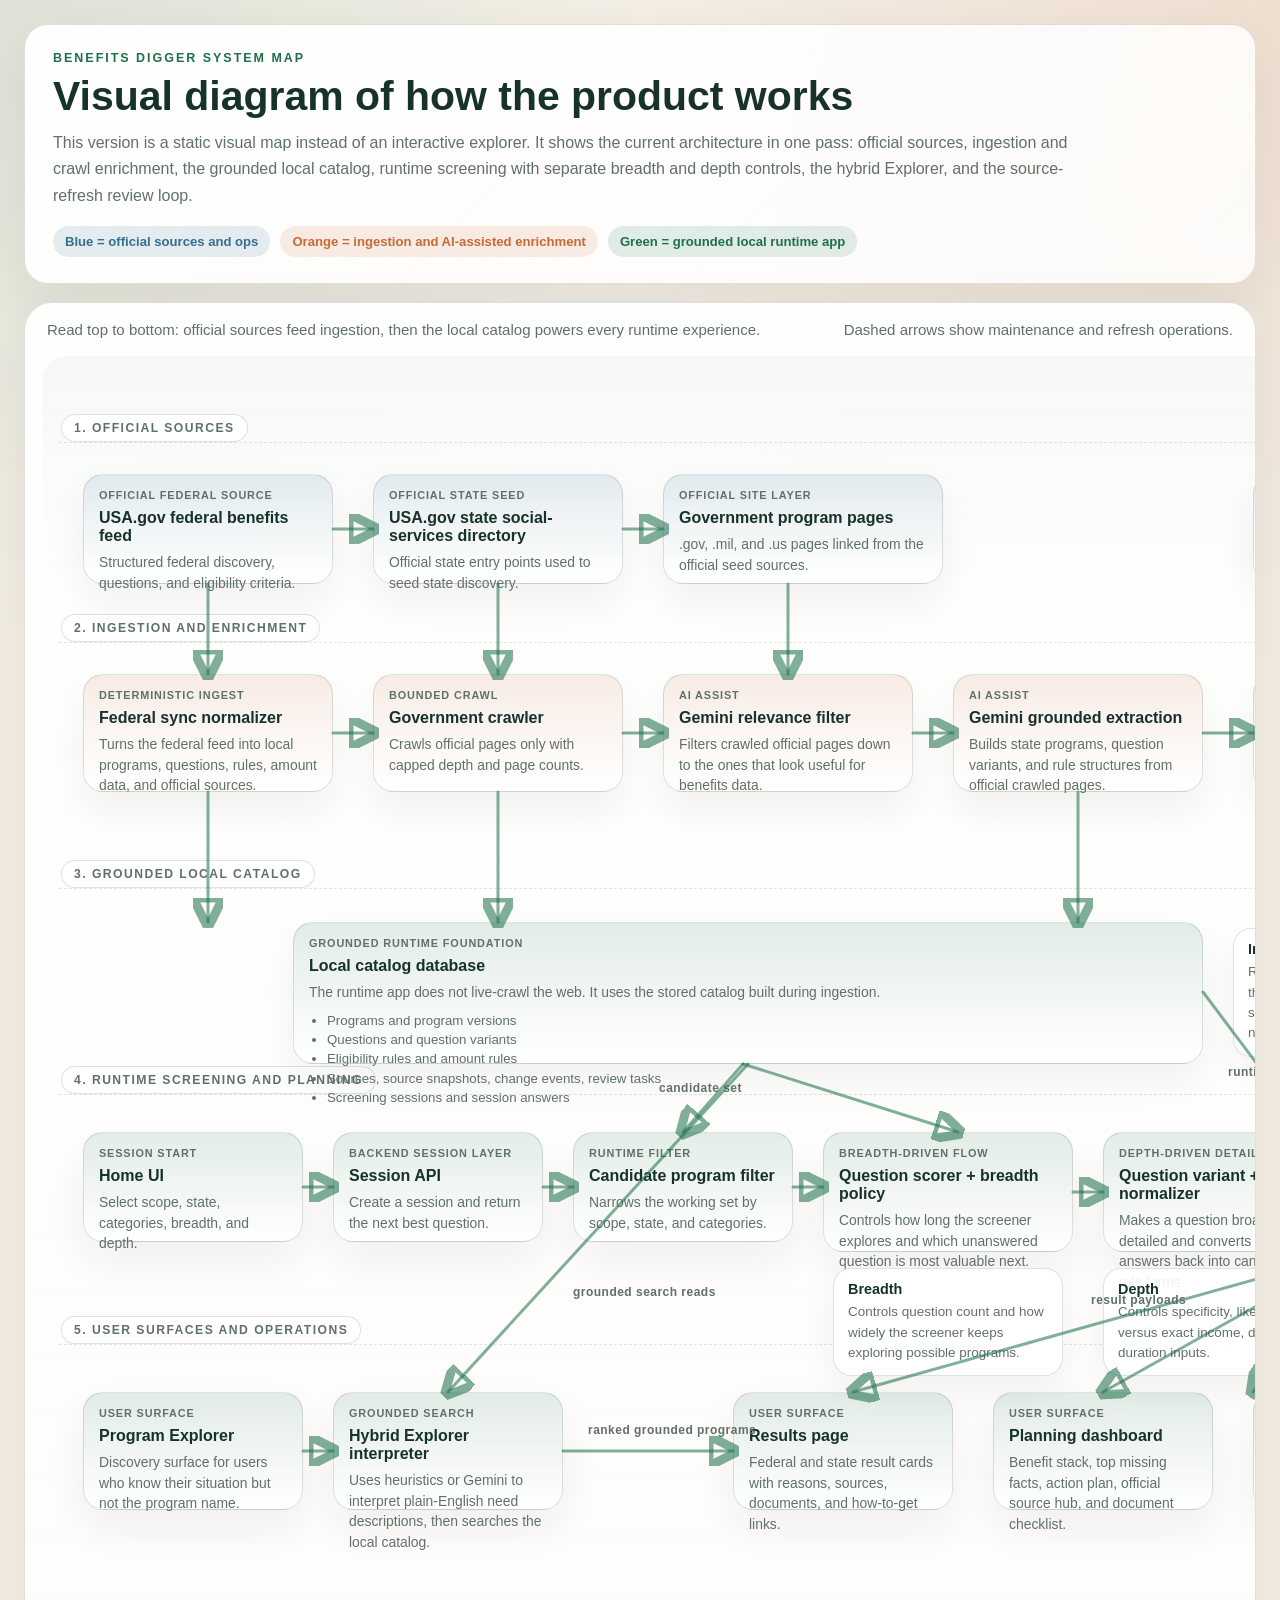
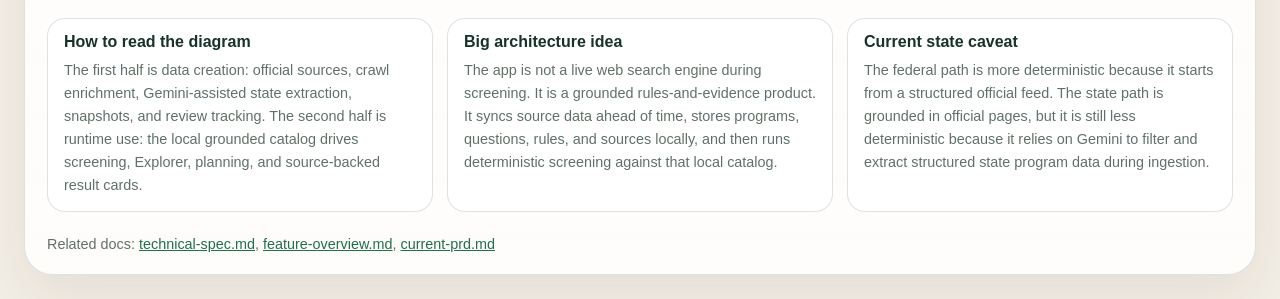
==== commit 33094477: "Refine visual system diagram" ====
--- a/docs/system-diagram.html
+++ b/docs/system-diagram.html
@@ -3,20 +3,21 @@
   <head>
     <meta charset="UTF-8" />
     <meta name="viewport" content="width=device-width, initial-scale=1.0" />
-    <title>Benefits Digger System Diagram</title>
+    <title>Benefits Digger Visual System Diagram</title>
     <style>
       :root {
-        color-scheme: light;
-        --bg: #f5f2ea;
-        --panel: rgba(255, 255, 255, 0.88);
-        --panel-strong: #ffffff;
-        --ink: #163028;
-        --muted: #5d6d65;
-        --line: rgba(22, 48, 40, 0.12);
-        --accent: #1e6b4a;
-        --accent-soft: rgba(30, 107, 74, 0.12);
-        --accent-2: #c8622e;
-        --shadow: 0 18px 50px rgba(34, 28, 20, 0.08);
+        --bg: #f4efe6;
+        --panel: rgba(255, 255, 255, 0.9);
+        --ink: #17322a;
+        --muted: #607167;
+        --line: rgba(23, 50, 42, 0.14);
+        --green: #1f704c;
+        --green-soft: rgba(31, 112, 76, 0.12);
+        --orange: #c96a34;
+        --orange-soft: rgba(201, 106, 52, 0.12);
+        --blue: #336f8f;
+        --blue-soft: rgba(51, 111, 143, 0.12);
+        --shadow: 0 22px 60px rgba(41, 29, 18, 0.08);
       }
 
       * {
@@ -26,29 +27,29 @@
       body {
         margin: 0;
         font-family: "SF Pro Text", "Segoe UI", sans-serif;
+        color: var(--ink);
         background:
-          radial-gradient(circle at top left, rgba(200, 98, 46, 0.10), transparent 32%),
-          radial-gradient(circle at top right, rgba(30, 107, 74, 0.12), transparent 30%),
+          radial-gradient(circle at top left, rgba(31, 112, 76, 0.10), transparent 28%),
+          radial-gradient(circle at top right, rgba(201, 106, 52, 0.12), transparent 30%),
           var(--bg);
-        color: var(--ink);
       }
 
       a {
-        color: var(--accent);
+        color: var(--green);
       }
 
       .page {
-        max-width: 1440px;
+        max-width: 1660px;
         margin: 0 auto;
-        padding: 28px;
+        padding: 24px;
       }
 
       .hero {
-        background: linear-gradient(135deg, rgba(255, 255, 255, 0.92), rgba(255, 255, 255, 0.72));
+        background: linear-gradient(135deg, rgba(255, 255, 255, 0.96), rgba(255, 255, 255, 0.8));
         border: 1px solid var(--line);
         border-radius: 24px;
         box-shadow: var(--shadow);
-        padding: 28px;
+        padding: 26px 28px;
       }
 
       .eyebrow {
@@ -56,304 +57,260 @@
         font-size: 0.78rem;
         letter-spacing: 0.16em;
         text-transform: uppercase;
-        color: var(--accent);
+        color: var(--green);
         font-weight: 700;
       }
 
       h1 {
         margin: 0 0 12px;
-        font-size: clamp(2rem, 3vw, 3.2rem);
+        font-size: clamp(2rem, 3.2vw, 3.35rem);
         line-height: 1.04;
       }
 
       .lede {
-        max-width: 920px;
+        max-width: 1040px;
         margin: 0;
+        color: var(--muted);
+        line-height: 1.68;
         font-size: 1rem;
-        line-height: 1.65;
-        color: var(--muted);
-      }
-
-      .hero-meta {
-        margin-top: 16px;
+      }
+
+      .meta-row {
         display: flex;
         flex-wrap: wrap;
         gap: 10px;
+        margin-top: 16px;
       }
 
       .pill {
         display: inline-flex;
         align-items: center;
+        gap: 6px;
         padding: 8px 12px;
         border-radius: 999px;
-        background: var(--accent-soft);
-        color: var(--accent);
-        font-size: 0.86rem;
+        font-size: 0.82rem;
         font-weight: 600;
       }
 
-      .layout {
-        display: grid;
-        grid-template-columns: 280px minmax(0, 1fr) 360px;
-        gap: 18px;
+      .pill.green {
+        color: var(--green);
+        background: var(--green-soft);
+      }
+
+      .pill.orange {
+        color: var(--orange);
+        background: var(--orange-soft);
+      }
+
+      .pill.blue {
+        color: var(--blue);
+        background: var(--blue-soft);
+      }
+
+      .diagram-panel {
         margin-top: 18px;
-      }
-
-      .panel {
-        background: var(--panel);
+        background: linear-gradient(180deg, rgba(255, 255, 255, 0.94), rgba(255, 255, 255, 0.84));
         border: 1px solid var(--line);
-        border-radius: 24px;
+        border-radius: 28px;
         box-shadow: var(--shadow);
         overflow: hidden;
       }
 
-      .panel-inner {
-        padding: 22px;
-      }
-
-      .section-title {
-        margin: 0 0 10px;
-        font-size: 0.9rem;
-        letter-spacing: 0.08em;
+      .diagram-header {
+        display: flex;
+        justify-content: space-between;
+        gap: 16px;
+        align-items: center;
+        padding: 18px 22px 0;
+        flex-wrap: wrap;
+      }
+
+      .diagram-header p {
+        margin: 0;
+        color: var(--muted);
+        font-size: 0.94rem;
+      }
+
+      .diagram-scroll {
+        overflow: auto;
+        padding: 18px 18px 22px;
+      }
+
+      .stage {
+        position: relative;
+        width: 1600px;
+        height: 1240px;
+        border-radius: 24px;
+        background:
+          linear-gradient(180deg, rgba(31, 112, 76, 0.04), transparent 18%),
+          linear-gradient(180deg, transparent 0 100%);
+      }
+
+      .lane {
+        position: absolute;
+        left: 16px;
+        right: 16px;
+        border-top: 1px dashed rgba(23, 50, 42, 0.12);
+      }
+
+      .lane-label {
+        position: absolute;
+        left: 18px;
+        padding: 6px 12px;
+        border-radius: 999px;
+        background: rgba(255, 255, 255, 0.96);
+        border: 1px solid var(--line);
+        font-size: 0.76rem;
+        letter-spacing: 0.12em;
         text-transform: uppercase;
         color: var(--muted);
-      }
-
-      .flow-switcher {
-        display: grid;
-        gap: 10px;
-      }
-
-      .flow-button {
-        width: 100%;
-        text-align: left;
+        font-weight: 700;
+      }
+
+      .node {
+        position: absolute;
         border: 1px solid var(--line);
-        border-radius: 16px;
-        padding: 14px 14px 13px;
-        background: rgba(255, 255, 255, 0.7);
-        color: var(--ink);
-        cursor: pointer;
-        transition: transform 0.15s ease, border-color 0.15s ease, background 0.15s ease;
-      }
-
-      .flow-button:hover {
-        transform: translateY(-1px);
-        border-color: rgba(30, 107, 74, 0.28);
-      }
-
-      .flow-button.active {
-        background: linear-gradient(135deg, rgba(30, 107, 74, 0.16), rgba(255, 255, 255, 0.94));
-        border-color: rgba(30, 107, 74, 0.36);
-      }
-
-      .flow-button strong {
-        display: block;
-        margin-bottom: 4px;
-        font-size: 0.96rem;
-      }
-
-      .flow-button span {
-        display: block;
-        color: var(--muted);
-        font-size: 0.84rem;
-        line-height: 1.45;
-      }
-
-      .diagram-wrap {
-        background: linear-gradient(180deg, rgba(255, 255, 255, 0.94), rgba(245, 242, 234, 0.75));
-      }
-
-      .diagram-toolbar {
-        display: flex;
-        flex-wrap: wrap;
-        gap: 10px;
-        justify-content: space-between;
-        align-items: center;
-        margin-bottom: 16px;
-      }
-
-      .diagram-toolbar p {
-        margin: 0;
-        color: var(--muted);
-        font-size: 0.92rem;
-      }
-
-      .legend {
-        display: flex;
-        flex-wrap: wrap;
-        gap: 8px;
-      }
-
-      .legend .pill {
-        font-size: 0.78rem;
-      }
-
-      .flow-view {
-        display: none;
-      }
-
-      .flow-view.active {
-        display: block;
-      }
-
-      .flow-view h2 {
-        margin: 0 0 6px;
-        font-size: 1.5rem;
-      }
-
-      .flow-subtitle {
-        margin: 0 0 18px;
-        color: var(--muted);
-        line-height: 1.6;
-      }
-
-      .diagram-stack {
-        display: grid;
-        gap: 18px;
-      }
-
-      .flow-row {
-        display: flex;
-        align-items: stretch;
-        gap: 10px;
-        flex-wrap: wrap;
-      }
-
-      .flow-column {
-        display: grid;
-        gap: 10px;
-        min-width: 220px;
-        flex: 1 1 240px;
-      }
-
-      .node {
-        border: 1px solid var(--line);
-        border-radius: 18px;
-        padding: 14px;
-        min-height: 106px;
-        background: var(--panel-strong);
-        cursor: pointer;
-        text-align: left;
-        box-shadow: 0 12px 30px rgba(34, 28, 20, 0.06);
-        transition: transform 0.15s ease, border-color 0.15s ease, box-shadow 0.15s ease, background 0.15s ease;
-      }
-
-      .node:hover {
-        transform: translateY(-2px);
-        border-color: rgba(30, 107, 74, 0.35);
-      }
-
-      .node.active {
-        border-color: rgba(30, 107, 74, 0.55);
-        background: linear-gradient(180deg, rgba(30, 107, 74, 0.10), rgba(255, 255, 255, 0.98));
-        box-shadow: 0 18px 38px rgba(30, 107, 74, 0.12);
+        border-radius: 20px;
+        padding: 14px 15px 15px;
+        box-shadow: 0 18px 40px rgba(41, 29, 18, 0.06);
+        background: rgba(255, 255, 255, 0.95);
+      }
+
+      .node.source {
+        background: linear-gradient(180deg, rgba(51, 111, 143, 0.12), rgba(255, 255, 255, 0.96));
+      }
+
+      .node.ingest {
+        background: linear-gradient(180deg, rgba(201, 106, 52, 0.12), rgba(255, 255, 255, 0.96));
+      }
+
+      .node.core {
+        background: linear-gradient(180deg, rgba(31, 112, 76, 0.12), rgba(255, 255, 255, 0.98));
+      }
+
+      .node.ops {
+        background: linear-gradient(180deg, rgba(51, 111, 143, 0.10), rgba(255, 255, 255, 0.96));
       }
 
       .node small {
         display: block;
         margin-bottom: 8px;
-        color: var(--accent);
-        font-weight: 700;
+        color: var(--muted);
         text-transform: uppercase;
         letter-spacing: 0.08em;
-        font-size: 0.7rem;
+        font-size: 0.68rem;
+        font-weight: 700;
       }
 
       .node strong {
         display: block;
         font-size: 1rem;
-        margin-bottom: 6px;
+        margin-bottom: 7px;
       }
 
       .node p {
         margin: 0;
         color: var(--muted);
+        font-size: 0.87rem;
         line-height: 1.48;
-        font-size: 0.88rem;
-      }
-
-      .arrow {
-        align-self: center;
-        color: var(--accent);
-        font-size: 1.35rem;
+      }
+
+      .node ul {
+        margin: 8px 0 0;
+        padding-left: 18px;
+        color: var(--muted);
+        font-size: 0.83rem;
+        line-height: 1.45;
+      }
+
+      .callout {
+        position: absolute;
+        border-radius: 18px;
+        padding: 12px 14px;
+        background: rgba(255, 255, 255, 0.9);
+        border: 1px solid var(--line);
+        box-shadow: 0 14px 34px rgba(41, 29, 18, 0.05);
+      }
+
+      .callout strong {
+        display: block;
+        margin-bottom: 5px;
+        font-size: 0.9rem;
+      }
+
+      .callout p {
+        margin: 0;
+        color: var(--muted);
+        font-size: 0.84rem;
+        line-height: 1.52;
+      }
+
+      .notes {
+        display: grid;
+        grid-template-columns: repeat(3, minmax(0, 1fr));
+        gap: 14px;
+        padding: 0 22px 24px;
+      }
+
+      .note-card {
+        background: var(--panel);
+        border: 1px solid var(--line);
+        border-radius: 18px;
+        padding: 14px 16px;
+      }
+
+      .note-card h2 {
+        margin: 0 0 8px;
+        font-size: 1rem;
+      }
+
+      .note-card p {
+        margin: 0;
+        color: var(--muted);
+        line-height: 1.6;
+        font-size: 0.9rem;
+      }
+
+      .footer-links {
+        padding: 0 22px 22px;
+        color: var(--muted);
+        font-size: 0.9rem;
+      }
+
+      svg.connections {
+        position: absolute;
+        inset: 0;
+        pointer-events: none;
+      }
+
+      .connections path,
+      .connections line {
+        stroke: rgba(31, 112, 76, 0.56);
+        stroke-width: 3;
+        fill: none;
+        stroke-linecap: round;
+        stroke-linejoin: round;
+      }
+
+      .connections .soft {
+        stroke: rgba(51, 111, 143, 0.46);
+      }
+
+      .connections .dashed {
+        stroke-dasharray: 8 10;
+        stroke: rgba(201, 106, 52, 0.62);
+      }
+
+      .connections text {
+        font-size: 12px;
         font-weight: 700;
-        padding: 0 4px;
-      }
-
-      .branch-label {
-        margin: -2px 0 0;
-        font-size: 0.8rem;
-        color: var(--muted);
-        font-weight: 600;
-      }
-
-      .detail-card h2 {
-        margin: 0;
-        font-size: 1.45rem;
-      }
-
-      .detail-card p {
-        color: var(--muted);
-        line-height: 1.62;
-      }
-
-      .detail-meta {
-        display: grid;
-        gap: 14px;
-      }
-
-      .detail-block {
-        border-top: 1px solid var(--line);
-        padding-top: 14px;
-      }
-
-      .detail-block h3 {
-        margin: 0 0 8px;
-        font-size: 0.88rem;
-        letter-spacing: 0.08em;
-        text-transform: uppercase;
-      }
-
-      .detail-list {
-        margin: 0;
-        padding-left: 18px;
-        color: var(--muted);
-      }
-
-      .detail-list li + li {
-        margin-top: 6px;
-      }
-
-      .doc-links {
-        margin-top: 16px;
-        font-size: 0.9rem;
-        color: var(--muted);
-      }
-
-      @media (max-width: 1180px) {
-        .layout {
+        letter-spacing: 0.04em;
+        fill: var(--muted);
+      }
+
+      @media (max-width: 1080px) {
+        .notes {
           grid-template-columns: 1fr;
-        }
-      }
-
-      @media (max-width: 760px) {
-        .page {
-          padding: 16px;
-        }
-
-        .hero,
-        .panel-inner {
-          padding: 18px;
-        }
-
-        .flow-row {
-          flex-direction: column;
-        }
-
-        .arrow {
-          align-self: flex-start;
-          padding-left: 6px;
-          transform: rotate(90deg);
         }
       }
     </style>
@@ -361,1078 +318,286 @@
   <body>
     <div class="page">
       <section class="hero">
-        <p class="eyebrow">Benefits Digger Architecture</p>
-        <h1>Interactive system diagram for the current product</h1>
+        <p class="eyebrow">Benefits Digger System Map</p>
+        <h1>Visual diagram of how the product works</h1>
         <p class="lede">
-          This diagram shows how the product works end to end: official-source ingestion, crawl enrichment, Gemini-assisted state extraction, runtime screening, the hybrid Explorer, and source-refresh review flow. Use the view switcher on the left and click any node to inspect what it does, what it reads, and where it lives in the codebase.
+          This version is a static visual map instead of an interactive explorer. It shows the current architecture in one pass: official sources, ingestion and crawl enrichment, the grounded local catalog, runtime screening with separate breadth and depth controls, the hybrid Explorer, and the source-refresh review loop.
         </p>
-        <div class="hero-meta">
-          <span class="pill">Interactive browser doc</span>
-          <span class="pill">Current-state architecture</span>
-          <span class="pill">User flow + data flow + maintenance flow</span>
+        <div class="meta-row">
+          <span class="pill blue">Blue = official sources and ops</span>
+          <span class="pill orange">Orange = ingestion and AI-assisted enrichment</span>
+          <span class="pill green">Green = grounded local runtime app</span>
         </div>
       </section>
 
-      <div class="layout">
-        <aside class="panel">
-          <div class="panel-inner">
-            <p class="section-title">Views</p>
-            <div class="flow-switcher">
-              <button class="flow-button active" data-flow-target="overview">
-                <strong>Overview</strong>
-                <span>The main product surface from Home through Results, Dashboard, What-If, and Explorer.</span>
-              </button>
-              <button class="flow-button" data-flow-target="ingestion">
-                <strong>Ingestion</strong>
-                <span>How official federal and state data become local programs, rules, questions, and sources.</span>
-              </button>
-              <button class="flow-button" data-flow-target="screening">
-                <strong>Runtime Screening</strong>
-                <span>How breadth, depth, variants, normalization, and rule evaluation work during a session.</span>
-              </button>
-              <button class="flow-button" data-flow-target="explorer">
-                <strong>Hybrid Explorer</strong>
-                <span>How plain-English discovery and grounded local catalog search fit together.</span>
-              </button>
-              <button class="flow-button" data-flow-target="maintenance">
-                <strong>Source Refresh</strong>
-                <span>How official-source refresh, snapshots, diffs, and review tasks are created.</span>
-              </button>
-            </div>
-            <div class="doc-links">
-              Related docs:
-              <a href="./technical-spec.md">technical-spec.md</a>,
-              <a href="./feature-overview.md">feature-overview.md</a>,
-              <a href="./current-prd.md">current-prd.md</a>
-            </div>
+      <section class="diagram-panel">
+        <div class="diagram-header">
+          <p>Read top to bottom: official sources feed ingestion, then the local catalog powers every runtime experience.</p>
+          <p>Dashed arrows show maintenance and refresh operations.</p>
+        </div>
+        <div class="diagram-scroll">
+          <div class="stage">
+            <div class="lane" style="top: 86px;"></div>
+            <div class="lane-label" style="top: 58px;">1. Official Sources</div>
+
+            <div class="lane" style="top: 286px;"></div>
+            <div class="lane-label" style="top: 258px;">2. Ingestion and Enrichment</div>
+
+            <div class="lane" style="top: 532px;"></div>
+            <div class="lane-label" style="top: 504px;">3. Grounded Local Catalog</div>
+
+            <div class="lane" style="top: 738px;"></div>
+            <div class="lane-label" style="top: 710px;">4. Runtime Screening and Planning</div>
+
+            <div class="lane" style="top: 988px;"></div>
+            <div class="lane-label" style="top: 960px;">5. User Surfaces and Operations</div>
+
+            <div class="node source" style="left: 40px; top: 118px; width: 250px; height: 110px;">
+              <small>Official federal source</small>
+              <strong>USA.gov federal benefits feed</strong>
+              <p>Structured federal discovery, questions, and eligibility criteria.</p>
+            </div>
+
+            <div class="node source" style="left: 330px; top: 118px; width: 250px; height: 110px;">
+              <small>Official state seed</small>
+              <strong>USA.gov state social-services directory</strong>
+              <p>Official state entry points used to seed state discovery.</p>
+            </div>
+
+            <div class="node source" style="left: 620px; top: 118px; width: 280px; height: 110px;">
+              <small>Official site layer</small>
+              <strong>Government program pages</strong>
+              <p>.gov, .mil, and .us pages linked from the official seed sources.</p>
+            </div>
+
+            <div class="node ops" style="left: 1210px; top: 118px; width: 320px; height: 110px;">
+              <small>Operator trigger</small>
+              <strong>Refresh Official Sources</strong>
+              <p>Manual sync path from the Home page. Protected by admin key when configured.</p>
+            </div>
+
+            <div class="node ingest" style="left: 40px; top: 318px; width: 250px; height: 118px;">
+              <small>Deterministic ingest</small>
+              <strong>Federal sync normalizer</strong>
+              <p>Turns the federal feed into local programs, questions, rules, amount data, and official sources.</p>
+            </div>
+
+            <div class="node ingest" style="left: 330px; top: 318px; width: 250px; height: 118px;">
+              <small>Bounded crawl</small>
+              <strong>Government crawler</strong>
+              <p>Crawls official pages only with capped depth and page counts.</p>
+            </div>
+
+            <div class="node ingest" style="left: 620px; top: 318px; width: 250px; height: 118px;">
+              <small>AI assist</small>
+              <strong>Gemini relevance filter</strong>
+              <p>Filters crawled official pages down to the ones that look useful for benefits data.</p>
+            </div>
+
+            <div class="node ingest" style="left: 910px; top: 318px; width: 250px; height: 118px;">
+              <small>AI assist</small>
+              <strong>Gemini grounded extraction</strong>
+              <p>Builds state programs, question variants, and rule structures from official crawled pages.</p>
+            </div>
+
+            <div class="node ops" style="left: 1210px; top: 318px; width: 320px; height: 118px;">
+              <small>Traceability</small>
+              <strong>Snapshots, diffs, and review tasks</strong>
+              <p>Every sync or crawl stores hashes and raises review tasks if source content changes.</p>
+            </div>
+
+            <div class="node core" style="left: 250px; top: 566px; width: 910px; height: 142px;">
+              <small>Grounded runtime foundation</small>
+              <strong>Local catalog database</strong>
+              <p>The runtime app does not live-crawl the web. It uses the stored catalog built during ingestion.</p>
+              <ul>
+                <li>Programs and program versions</li>
+                <li>Questions and question variants</li>
+                <li>Eligibility rules and amount rules</li>
+                <li>Sources, source snapshots, change events, review tasks</li>
+                <li>Screening sessions and session answers</li>
+              </ul>
+            </div>
+
+            <div class="callout" style="left: 1190px; top: 572px; width: 330px;">
+              <strong>Important boundary</strong>
+              <p>Runtime screening and Explorer both operate on the grounded local catalog. Gemini helps during state ingestion and query interpretation, but it is not the final runtime eligibility engine.</p>
+            </div>
+
+            <div class="node core" style="left: 40px; top: 776px; width: 220px; height: 110px;">
+              <small>Session start</small>
+              <strong>Home UI</strong>
+              <p>Select scope, state, categories, breadth, and depth.</p>
+            </div>
+
+            <div class="node core" style="left: 290px; top: 776px; width: 210px; height: 110px;">
+              <small>Backend session layer</small>
+              <strong>Session API</strong>
+              <p>Create a session and return the next best question.</p>
+            </div>
+
+            <div class="node core" style="left: 530px; top: 776px; width: 220px; height: 110px;">
+              <small>Runtime filter</small>
+              <strong>Candidate program filter</strong>
+              <p>Narrows the working set by scope, state, and categories.</p>
+            </div>
+
+            <div class="node core" style="left: 780px; top: 776px; width: 250px; height: 120px;">
+              <small>Breadth-driven flow</small>
+              <strong>Question scorer + breadth policy</strong>
+              <p>Controls how long the screener explores and which unanswered question is most valuable next.</p>
+            </div>
+
+            <div class="node core" style="left: 1060px; top: 776px; width: 220px; height: 120px;">
+              <small>Depth-driven detail</small>
+              <strong>Question variant + normalizer</strong>
+              <p>Makes a question broad or detailed and converts detailed answers back into canonical rule forms.</p>
+            </div>
+
+            <div class="node core" style="left: 1310px; top: 776px; width: 230px; height: 120px;">
+              <small>Runtime evaluation</small>
+              <strong>Rule evaluator + results engine</strong>
+              <p>Computes statuses, certainty, reasons, missing facts, and official next-step links.</p>
+            </div>
+
+            <div class="callout" style="left: 790px; top: 912px; width: 230px;">
+              <strong>Breadth</strong>
+              <p>Controls question count and how widely the screener keeps exploring possible programs.</p>
+            </div>
+
+            <div class="callout" style="left: 1060px; top: 912px; width: 220px;">
+              <strong>Depth</strong>
+              <p>Controls specificity, like yes/no versus exact income, date, or duration inputs.</p>
+            </div>
+
+            <div class="node core" style="left: 40px; top: 1036px; width: 220px; height: 118px;">
+              <small>User surface</small>
+              <strong>Program Explorer</strong>
+              <p>Discovery surface for users who know their situation but not the program name.</p>
+            </div>
+
+            <div class="node core" style="left: 290px; top: 1036px; width: 230px; height: 118px;">
+              <small>Grounded search</small>
+              <strong>Hybrid Explorer interpreter</strong>
+              <p>Uses heuristics or Gemini to interpret plain-English need descriptions, then searches the local catalog.</p>
+            </div>
+
+            <div class="node core" style="left: 690px; top: 1036px; width: 220px; height: 118px;">
+              <small>User surface</small>
+              <strong>Results page</strong>
+              <p>Federal and state result cards with reasons, sources, documents, and how-to-get links.</p>
+            </div>
+
+            <div class="node core" style="left: 950px; top: 1036px; width: 220px; height: 118px;">
+              <small>User surface</small>
+              <strong>Planning dashboard</strong>
+              <p>Benefit stack, top missing facts, action plan, official source hub, and document checklist.</p>
+            </div>
+
+            <div class="node core" style="left: 1210px; top: 1036px; width: 150px; height: 118px;">
+              <small>User surface</small>
+              <strong>What-If Lab</strong>
+              <p>Compare scenario changes without overwriting the base session.</p>
+            </div>
+
+            <div class="node ops" style="left: 1390px; top: 1036px; width: 150px; height: 118px;">
+              <small>Ops surface</small>
+              <strong>Review queue</strong>
+              <p>Shows source changes and materiality for maintenance review.</p>
+            </div>
+
+            <svg class="connections" viewBox="0 0 1600 1240" preserveAspectRatio="none" aria-hidden="true">
+              <defs>
+                <marker id="arrow-green" markerWidth="10" markerHeight="10" refX="8" refY="5" orient="auto">
+                  <path d="M0,0 L10,5 L0,10 z" fill="rgba(31, 112, 76, 0.56)"></path>
+                </marker>
+                <marker id="arrow-blue" markerWidth="10" markerHeight="10" refX="8" refY="5" orient="auto">
+                  <path d="M0,0 L10,5 L0,10 z" fill="rgba(51, 111, 143, 0.46)"></path>
+                </marker>
+                <marker id="arrow-orange" markerWidth="10" markerHeight="10" refX="8" refY="5" orient="auto">
+                  <path d="M0,0 L10,5 L0,10 z" fill="rgba(201, 106, 52, 0.62)"></path>
+                </marker>
+              </defs>
+
+              <path d="M290 173 L330 173" marker-end="url(#arrow-blue)"></path>
+              <path d="M580 173 L620 173" marker-end="url(#arrow-blue)"></path>
+              <path class="dashed" d="M1370 228 L1370 318" marker-end="url(#arrow-orange)"></path>
+              <text x="1390" y="278">manual sync</text>
+
+              <path d="M165 228 L165 318" marker-end="url(#arrow-green)"></path>
+              <path d="M455 228 L455 318" marker-end="url(#arrow-green)"></path>
+              <path d="M745 228 L745 318" marker-end="url(#arrow-green)"></path>
+
+              <path d="M290 377 L330 377" marker-end="url(#arrow-orange)"></path>
+              <path d="M580 377 L620 377" marker-end="url(#arrow-orange)"></path>
+              <path d="M870 377 L910 377" marker-end="url(#arrow-orange)"></path>
+              <path d="M1160 377 L1210 377" marker-end="url(#arrow-orange)"></path>
+
+              <path d="M165 436 L165 566" marker-end="url(#arrow-green)"></path>
+              <path d="M455 436 L455 566" marker-end="url(#arrow-green)"></path>
+              <path d="M1035 436 L1035 566" marker-end="url(#arrow-green)"></path>
+              <path class="soft" d="M1370 436 L1370 572" marker-end="url(#arrow-blue)"></path>
+
+              <path d="M1160 636 L1310 836" marker-end="url(#arrow-green)"></path>
+              <text x="1185" y="720">runtime reads</text>
+
+              <path d="M260 831 L290 831" marker-end="url(#arrow-green)"></path>
+              <path d="M500 831 L530 831" marker-end="url(#arrow-green)"></path>
+              <path d="M750 831 L780 831" marker-end="url(#arrow-green)"></path>
+              <path d="M1030 836 L1060 836" marker-end="url(#arrow-green)"></path>
+              <path d="M1280 836 L1310 836" marker-end="url(#arrow-green)"></path>
+
+              <path d="M700 708 L640 776" marker-end="url(#arrow-green)"></path>
+              <path d="M700 708 L915 776" marker-end="url(#arrow-green)"></path>
+              <text x="616" y="736">candidate set</text>
+
+              <path d="M705 708 L405 1036" marker-end="url(#arrow-green)"></path>
+              <text x="530" y="940">grounded search reads</text>
+
+              <path d="M260 1095 L290 1095" marker-end="url(#arrow-green)"></path>
+              <path d="M520 1095 L690 1095" marker-end="url(#arrow-green)"></path>
+              <text x="545" y="1078">ranked grounded programs</text>
+
+              <path d="M1425 896 L1425 1036" marker-end="url(#arrow-green)"></path>
+              <path class="soft" d="M1370 436 L1465 1036" marker-end="url(#arrow-blue)"></path>
+              <text x="1450" y="742" transform="rotate(90 1450,742)">review tasks</text>
+
+              <path d="M1310 896 L810 1036" marker-end="url(#arrow-green)"></path>
+              <path d="M1310 896 L1060 1036" marker-end="url(#arrow-green)"></path>
+              <path d="M1310 896 L1210 1036" marker-end="url(#arrow-green)"></path>
+              <text x="1048" y="948">result payloads</text>
+            </svg>
           </div>
-        </aside>
-
-        <main class="panel diagram-wrap">
-          <div class="panel-inner">
-            <div class="diagram-toolbar">
-              <p>Click any box to inspect responsibilities, inputs, outputs, and key files.</p>
-              <div class="legend">
-                <span class="pill">Green: primary app flow</span>
-                <span class="pill">Orange: source or AI assist</span>
-                <span class="pill">White: stored/local runtime component</span>
-              </div>
-            </div>
-
-            <section class="flow-view active" data-flow="overview">
-              <h2>Overview</h2>
-              <p class="flow-subtitle">
-                This is the high-level product map. It shows the main user surfaces and the shared backend that powers them.
-              </p>
-              <div class="diagram-stack">
-                <div class="flow-row">
-                  <button class="node" data-node="home-ui">
-                    <small>User Entry</small>
-                    <strong>Home UI</strong>
-                    <p>Select scope, state, categories, breadth, and depth. Start screening.</p>
-                  </button>
-                  <div class="arrow">→</div>
-                  <button class="node" data-node="session-api">
-                    <small>Backend</small>
-                    <strong>Session API</strong>
-                    <p>Create a session, return the next question, and keep anonymous state in SQLite.</p>
-                  </button>
-                  <div class="arrow">→</div>
-                  <button class="node" data-node="question-engine">
-                    <small>Runtime Logic</small>
-                    <strong>Question Engine</strong>
-                    <p>Chooses the next best unanswered question using breadth policy and local program rules.</p>
-                  </button>
-                  <div class="arrow">→</div>
-                  <button class="node" data-node="results-engine">
-                    <small>Runtime Logic</small>
-                    <strong>Results Engine</strong>
-                    <p>Evaluates rules, computes confidence, and returns source-backed result cards.</p>
-                  </button>
-                </div>
-
-                <div class="flow-row">
-                  <div class="flow-column">
-                    <p class="branch-label">Primary result surfaces</p>
-                    <button class="node" data-node="results-page">
-                      <small>User Surface</small>
-                      <strong>Results Page</strong>
-                      <p>Federal and state results, reasons, missing facts, official links, and docs.</p>
-                    </button>
-                    <button class="node" data-node="dashboard-page">
-                      <small>User Surface</small>
-                      <strong>Planning Dashboard</strong>
-                      <p>Benefit stack, top missing facts, action plan, source hub, and document checklist.</p>
-                    </button>
-                    <button class="node" data-node="whatif-page">
-                      <small>User Surface</small>
-                      <strong>What-If Lab</strong>
-                      <p>Scenario comparison without overwriting the saved session.</p>
-                    </button>
-                    <button class="node" data-node="explorer-page">
-                      <small>User Surface</small>
-                      <strong>Program Explorer</strong>
-                      <p>Browse or search the grounded program catalog with optional plain-English interpretation.</p>
-                    </button>
-                  </div>
-                  <div class="flow-column">
-                    <p class="branch-label">Shared app foundation</p>
-                    <button class="node" data-node="catalog-db">
-                      <small>Data Store</small>
-                      <strong>Local Catalog DB</strong>
-                      <p>Programs, versions, questions, variants, rules, sources, snapshots, sessions, and answers.</p>
-                    </button>
-                    <button class="node" data-node="i18n-layer">
-                      <small>Frontend Shared Layer</small>
-                      <strong>Shared UI + i18n</strong>
-                      <p>Shared request helpers, result rendering, translation lookup, and session state.</p>
-                    </button>
-                    <button class="node" data-node="admin-tools">
-                      <small>Ops Surface</small>
-                      <strong>Refresh + Review</strong>
-                      <p>Manual source refresh and review queue for source changes.</p>
-                    </button>
-                  </div>
-                </div>
-              </div>
-            </section>
-
-            <section class="flow-view" data-flow="ingestion">
-              <h2>Ingestion</h2>
-              <p class="flow-subtitle">
-                This is how official source data becomes the local grounded catalog that the runtime app uses. Runtime screening does not scrape live pages during the user session.
-              </p>
-              <div class="diagram-stack">
-                <div class="flow-row">
-                  <button class="node" data-node="federal-feed">
-                    <small>Official Seed</small>
-                    <strong>USA.gov Federal Feed</strong>
-                    <p>Structured federal benefits source used for deterministic federal catalog ingestion.</p>
-                  </button>
-                  <div class="arrow">→</div>
-                  <button class="node" data-node="federal-sync">
-                    <small>Parser</small>
-                    <strong>Federal Sync</strong>
-                    <p>Normalizes programs, questions, rules, amount data, and official source references.</p>
-                  </button>
-                  <div class="arrow">→</div>
-                  <button class="node" data-node="catalog-db">
-                    <small>Data Store</small>
-                    <strong>Local Catalog DB</strong>
-                    <p>Published federal program records and related question/rule structures.</p>
-                  </button>
-                </div>
-
-                <div class="flow-row">
-                  <button class="node" data-node="state-directory">
-                    <small>Official Seed</small>
-                    <strong>USA.gov State Directory</strong>
-                    <p>Official state social-service entry points used as state discovery seeds.</p>
-                  </button>
-                  <div class="arrow">→</div>
-                  <button class="node" data-node="crawler">
-                    <small>Crawl Layer</small>
-                    <strong>Bounded Government Crawler</strong>
-                    <p>Crawls first-party official pages on approved government domains with capped depth and page count.</p>
-                  </button>
-                  <div class="arrow">→</div>
-                  <button class="node" data-node="gemini-filter">
-                    <small>AI Assist</small>
-                    <strong>Gemini Relevance Filter</strong>
-                    <p>Filters crawled official pages down to the ones most relevant to benefits content.</p>
-                  </button>
-                  <div class="arrow">→</div>
-                  <button class="node" data-node="gemini-extract">
-                    <small>AI Assist</small>
-                    <strong>Gemini Grounded Extraction</strong>
-                    <p>Generates structured state programs, rules, and question variants from official crawled pages.</p>
-                  </button>
-                </div>
-
-                <div class="flow-row">
-                  <button class="node" data-node="snapshots">
-                    <small>Traceability</small>
-                    <strong>Snapshots + Diffs</strong>
-                    <p>Every synced or crawled source gets hashed, snapshotted, and checked for changes.</p>
-                  </button>
-                  <div class="arrow">→</div>
-                  <button class="node" data-node="review-tasks">
-                    <small>Traceability</small>
-                    <strong>Review Tasks</strong>
-                    <p>Source changes create review queue items instead of silently changing the product.</p>
-                  </button>
-                </div>
-              </div>
-            </section>
-
-            <section class="flow-view" data-flow="screening">
-              <h2>Runtime Screening</h2>
-              <p class="flow-subtitle">
-                This is the current runtime algorithm. Breadth controls exploration length. Depth controls question specificity and variant selection.
-              </p>
-              <div class="diagram-stack">
-                <div class="flow-row">
-                  <button class="node" data-node="session-create-payload">
-                    <small>Input</small>
-                    <strong>Session Controls</strong>
-                    <p>Scope, state, categories, breadth value, and depth value are submitted to create a session.</p>
-                  </button>
-                  <div class="arrow">→</div>
-                  <button class="node" data-node="session-store">
-                    <small>Session State</small>
-                    <strong>Stored Session</strong>
-                    <p>The session persists anonymous screening state in the database.</p>
-                  </button>
-                  <div class="arrow">→</div>
-                  <button class="node" data-node="candidate-filter">
-                    <small>Runtime Logic</small>
-                    <strong>Candidate Program Filter</strong>
-                    <p>Limits the active program set by scope, selected state, and chosen categories.</p>
-                  </button>
-                </div>
-
-                <div class="flow-row">
-                  <button class="node" data-node="breadth-policy">
-                    <small>Control Policy</small>
-                    <strong>Breadth Policy</strong>
-                    <p>Controls max answers, sensitivity unlocks, and how widely the engine keeps exploring.</p>
-                  </button>
-                  <div class="arrow">→</div>
-                  <button class="node" data-node="question-scorer">
-                    <small>Runtime Logic</small>
-                    <strong>Question Scorer</strong>
-                    <p>Scores unanswered questions across candidate programs and picks the highest-value next step.</p>
-                  </button>
-                  <div class="arrow">→</div>
-                  <button class="node" data-node="depth-policy">
-                    <small>Control Policy</small>
-                    <strong>Depth Variant Resolver</strong>
-                    <p>Chooses whether a question is broad or detailed, like yes/no versus exact numeric input.</p>
-                  </button>
-                </div>
-
-                <div class="flow-row">
-                  <button class="node" data-node="question-response">
-                    <small>Output</small>
-                    <strong>Question Payload</strong>
-                    <p>Prompt, hint, input type, sensitivity, and options are returned to the browser.</p>
-                  </button>
-                  <div class="arrow">→</div>
-                  <button class="node" data-node="answer-normalizer">
-                    <small>Runtime Logic</small>
-                    <strong>Answer Normalizer</strong>
-                    <p>Detailed answers can be normalized back into the canonical forms expected by rules.</p>
-                  </button>
-                  <div class="arrow">→</div>
-                  <button class="node" data-node="rule-evaluator">
-                    <small>Runtime Logic</small>
-                    <strong>Rule Evaluator</strong>
-                    <p>Applies stored eligibility rules and computes likely, possible, unclear, or ineligible states.</p>
-                  </button>
-                  <div class="arrow">→</div>
-                  <button class="node" data-node="plan-builder">
-                    <small>Runtime Logic</small>
-                    <strong>Plan Builder</strong>
-                    <p>Builds dashboard summaries, action steps, and top missing-fact priorities from results.</p>
-                  </button>
-                </div>
-              </div>
-            </section>
-
-            <section class="flow-view" data-flow="explorer">
-              <h2>Hybrid Explorer</h2>
-              <p class="flow-subtitle">
-                Explorer is grounded search. It can use Gemini to interpret a need description, but it still searches the stored local catalog rather than live-crawling the web.
-              </p>
-              <div class="diagram-stack">
-                <div class="flow-row">
-                  <button class="node" data-node="explorer-input">
-                    <small>User Input</small>
-                    <strong>Keyword + Need Description</strong>
-                    <p>Users can type exact program keywords or describe their life situation in plain English.</p>
-                  </button>
-                  <div class="arrow">→</div>
-                  <button class="node" data-node="explorer-interpretation">
-                    <small>Interpretation Layer</small>
-                    <strong>Heuristic or Gemini Intent Parse</strong>
-                    <p>Extracts likely state, category, and search terms from the query.</p>
-                  </button>
-                  <div class="arrow">→</div>
-                  <button class="node" data-node="explorer-search">
-                    <small>Grounded Search</small>
-                    <strong>Local Catalog Search</strong>
-                    <p>Searches the stored program catalog using the interpreted hints and any exact query text.</p>
-                  </button>
-                  <div class="arrow">→</div>
-                  <button class="node" data-node="explorer-results-node">
-                    <small>User Output</small>
-                    <strong>Ranked Explorer Results</strong>
-                    <p>Returns source-backed program cards, match reasons, and official links.</p>
-                  </button>
-                </div>
-              </div>
-            </section>
-
-            <section class="flow-view" data-flow="maintenance">
-              <h2>Source Refresh and Review</h2>
-              <p class="flow-subtitle">
-                This is the operations path. It keeps source data current and makes source changes visible instead of hidden.
-              </p>
-              <div class="diagram-stack">
-                <div class="flow-row">
-                  <button class="node" data-node="sync-button-node">
-                    <small>Operator Action</small>
-                    <strong>Refresh Official Sources</strong>
-                    <p>Manual trigger for a new remote sync and crawl-backed enrichment pass.</p>
-                  </button>
-                  <div class="arrow">→</div>
-                  <button class="node" data-node="admin-sync-endpoint">
-                    <small>Backend</small>
-                    <strong>Admin Sync Endpoint</strong>
-                    <p>Protected endpoint that runs the source refresh pipeline and returns summary counts.</p>
-                  </button>
-                  <div class="arrow">→</div>
-                  <button class="node" data-node="sync-pipeline">
-                    <small>Pipeline</small>
-                    <strong>Remote Sync Pipeline</strong>
-                    <p>Refreshes federal feed, state directory, crawl enrichment, and related catalog records.</p>
-                  </button>
-                </div>
-
-                <div class="flow-row">
-                  <button class="node" data-node="snapshot-diff-node">
-                    <small>Traceability</small>
-                    <strong>Snapshot and Diff</strong>
-                    <p>Compares current source snapshots against previous ones using content hashes and metadata.</p>
-                  </button>
-                  <div class="arrow">→</div>
-                  <button class="node" data-node="review-queue-node">
-                    <small>Ops Output</small>
-                    <strong>Review Queue</strong>
-                    <p>Shows reviewable source changes with URLs, diff type, and materiality score.</p>
-                  </button>
-                </div>
-              </div>
-            </section>
-          </div>
-        </main>
-
-        <aside class="panel">
-          <div class="panel-inner detail-card">
-            <p class="section-title">Node Details</p>
-            <h2 id="detail-title">Home UI</h2>
-            <p id="detail-summary">
-              The Home page is the main user entry point. It collects scope, state, categories, breadth, and depth, then starts a screening session.
+        </div>
+
+        <div class="notes">
+          <article class="note-card">
+            <h2>How to read the diagram</h2>
+            <p>
+              The first half is data creation: official sources, crawl enrichment, Gemini-assisted state extraction, snapshots, and review tracking. The second half is runtime use: the local grounded catalog drives screening, Explorer, planning, and source-backed result cards.
             </p>
-            <div class="detail-meta">
-              <div class="detail-block">
-                <h3>What It Does</h3>
-                <ul id="detail-responsibilities" class="detail-list"></ul>
-              </div>
-              <div class="detail-block">
-                <h3>Inputs / Outputs</h3>
-                <ul id="detail-io" class="detail-list"></ul>
-              </div>
-              <div class="detail-block">
-                <h3>Key Files</h3>
-                <ul id="detail-files" class="detail-list"></ul>
-              </div>
-            </div>
-          </div>
-        </aside>
-      </div>
+          </article>
+          <article class="note-card">
+            <h2>Big architecture idea</h2>
+            <p>
+              The app is not a live web search engine during screening. It is a grounded rules-and-evidence product. It syncs source data ahead of time, stores programs, questions, rules, and sources locally, and then runs deterministic screening against that local catalog.
+            </p>
+          </article>
+          <article class="note-card">
+            <h2>Current state caveat</h2>
+            <p>
+              The federal path is more deterministic because it starts from a structured official feed. The state path is grounded in official pages, but it is still less deterministic because it relies on Gemini to filter and extract structured state program data during ingestion.
+            </p>
+          </article>
+        </div>
+
+        <div class="footer-links">
+          Related docs:
+          <a href="./technical-spec.md">technical-spec.md</a>,
+          <a href="./feature-overview.md">feature-overview.md</a>,
+          <a href="./current-prd.md">current-prd.md</a>
+        </div>
+      </section>
     </div>
-
-    <script>
-      const nodeDetails = {
-        "home-ui": {
-          title: "Home UI",
-          summary: "The Home page is the main user entry point. It collects session controls and launches screening.",
-          responsibilities: [
-            "Shows scope, state, category, breadth, and depth controls.",
-            "Lets the user start screening and answer the live question flow.",
-            "Hosts the review queue and manual source-refresh controls."
-          ],
-          io: [
-            "Input: user selections for scope, state, categories, breadth, and depth.",
-            "Output: POST to session creation and answer endpoints."
-          ],
-          files: [
-            "app/static/index.html",
-            "app/static/home.js",
-            "app/static/shared.js"
-          ]
-        },
-        "session-api": {
-          title: "Session API",
-          summary: "The session API creates anonymous screening sessions and returns the first question payload.",
-          responsibilities: [
-            "Validates the session payload.",
-            "Creates a new screening session row.",
-            "Returns the next question and provisional result count."
-          ],
-          io: [
-            "Input: POST /api/v1/sessions",
-            "Output: session_id, next_question, provisional_result_count"
-          ],
-          files: [
-            "app/main.py",
-            "app/schemas.py",
-            "app/services.py"
-          ]
-        },
-        "question-engine": {
-          title: "Question Engine",
-          summary: "The runtime question engine picks the next best question from the local catalog.",
-          responsibilities: [
-            "Filters candidate programs for the current session.",
-            "Scores unanswered questions across those candidate programs.",
-            "Stops when the breadth policy says the session has gone far enough."
-          ],
-          io: [
-            "Input: session, answers, local rules, breadth policy",
-            "Output: next question key"
-          ],
-          files: [
-            "app/services.py"
-          ]
-        },
-        "results-engine": {
-          title: "Results Engine",
-          summary: "The results engine evaluates stored rules against session answers and turns them into explainable program cards.",
-          responsibilities: [
-            "Evaluates rule outcomes per program.",
-            "Builds confidence and certainty breakdowns.",
-            "Attaches official source links, application links, and documents."
-          ],
-          io: [
-            "Input: answers, programs, versions, rules, sources",
-            "Output: federal_results and state_results payloads"
-          ],
-          files: [
-            "app/services.py",
-            "app/rules.py"
-          ]
-        },
-        "results-page": {
-          title: "Results Page",
-          summary: "The Results page shows federal and state matches separately with reasons, missing facts, documents, and official links.",
-          responsibilities: [
-            "Renders result cards using shared UI logic.",
-            "Supports print and PDF export.",
-            "Persists document checklist state in the browser."
-          ],
-          io: [
-            "Input: GET /api/v1/sessions/{id}/results",
-            "Output: user-facing result cards"
-          ],
-          files: [
-            "app/static/results.html",
-            "app/static/results-page.js",
-            "app/static/shared.js"
-          ]
-        },
-        "dashboard-page": {
-          title: "Planning Dashboard",
-          summary: "The dashboard turns the current result set into a more actionable planning summary.",
-          responsibilities: [
-            "Shows overview metrics and grouped benefit stack data.",
-            "Highlights top missing facts and next actions.",
-            "Builds a source hub and document checklist view."
-          ],
-          io: [
-            "Input: GET /api/v1/sessions/{id}/plan",
-            "Output: planning payload rendered for the browser"
-          ],
-          files: [
-            "app/static/dashboard.html",
-            "app/static/dashboard.js",
-            "app/services.py"
-          ]
-        },
-        "whatif-page": {
-          title: "What-If Lab",
-          summary: "The What-If Lab compares scenario overrides without mutating the base screening session.",
-          responsibilities: [
-            "Offers preset scenarios.",
-            "Sends comparison requests against the existing session.",
-            "Shows newly gained or improved programs."
-          ],
-          io: [
-            "Input: POST /api/v1/sessions/{id}/compare",
-            "Output: comparison payloads"
-          ],
-          files: [
-            "app/static/whatif.html",
-            "app/static/whatif-page.js",
-            "app/services.py"
-          ]
-        },
-        "explorer-page": {
-          title: "Program Explorer",
-          summary: "Explorer is the product's discovery surface outside the main screener.",
-          responsibilities: [
-            "Supports keyword search and plain-English need descriptions.",
-            "Shows how the system interpreted the query.",
-            "Returns grounded program cards from the local catalog."
-          ],
-          io: [
-            "Input: POST /api/v1/explorer/search",
-            "Output: ranked grounded explorer results"
-          ],
-          files: [
-            "app/static/explorer.html",
-            "app/static/explorer-page.js",
-            "app/hybrid_explorer.py"
-          ]
-        },
-        "catalog-db": {
-          title: "Local Catalog DB",
-          summary: "The local catalog database is the center of the product. Runtime screening and Explorer both operate on this stored data.",
-          responsibilities: [
-            "Stores programs, versions, rules, questions, variants, sessions, answers, and sources.",
-            "Keeps snapshots and review tasks for change traceability.",
-            "Provides grounded local data for search and screening."
-          ],
-          io: [
-            "Input: sync pipelines, state extraction, runtime session writes",
-            "Output: grounded catalog reads for all main product surfaces"
-          ],
-          files: [
-            "app/models.py",
-            "app/db.py"
-          ]
-        },
-        "i18n-layer": {
-          title: "Shared UI + i18n",
-          summary: "The shared frontend layer handles common request logic, result rendering, session state, and the English/Spanish UI switch.",
-          responsibilities: [
-            "Loads locale dictionaries and rerenders the UI on locale change.",
-            "Stores lightweight client state like active session id and admin key.",
-            "Renders common result-card structures used across pages."
-          ],
-          io: [
-            "Input: locale JSON, API payloads, browser events",
-            "Output: translated and shared browser UI"
-          ],
-          files: [
-            "app/static/shared.js",
-            "app/static/locales/en.json",
-            "app/static/locales/es.json"
-          ]
-        },
-        "admin-tools": {
-          title: "Refresh + Review",
-          summary: "These are the operator tools for maintaining source freshness and surfacing source changes.",
-          responsibilities: [
-            "Trigger manual sync runs.",
-            "Fetch review tasks when source content changes.",
-            "Optionally enforce admin-key protection."
-          ],
-          io: [
-            "Input: GET /api/v1/admin/review-tasks and POST /api/v1/admin/sync",
-            "Output: review queue items and sync summaries"
-          ],
-          files: [
-            "app/main.py",
-            "app/static/home.js",
-            "app/static/shared.js"
-          ]
-        },
-        "federal-feed": {
-          title: "USA.gov Federal Feed",
-          summary: "This is the structured official federal source that drives the most deterministic path in the app.",
-          responsibilities: [
-            "Provides official federal program discovery.",
-            "Provides structured federal questions and eligibility criteria.",
-            "Acts as the source of truth for federal feed ingestion."
-          ],
-          io: [
-            "Input: remote federal feed fetch",
-            "Output: normalized federal catalog payload"
-          ],
-          files: [
-            "app/catalog.py"
-          ]
-        },
-        "federal-sync": {
-          title: "Federal Sync",
-          summary: "Federal sync normalizes the official federal feed into local programs, questions, rules, amounts, and sources.",
-          responsibilities: [
-            "Upserts questions and seeded question variants.",
-            "Creates or updates programs and versions.",
-            "Stores federal sources and amount rules."
-          ],
-          io: [
-            "Input: parsed federal catalog payload",
-            "Output: local federal records in the database"
-          ],
-          files: [
-            "app/services.py",
-            "app/catalog.py",
-            "app/seed_data.py"
-          ]
-        },
-        "state-directory": {
-          title: "USA.gov State Directory",
-          summary: "This is the official seed for state discovery. It gives the app authoritative state entry points to begin from.",
-          responsibilities: [
-            "Seeds one official state entry point per state.",
-            "Provides official state agency links for crawl seeding.",
-            "Anchors state discovery to official sources."
-          ],
-          io: [
-            "Input: remote state directory fetch",
-            "Output: normalized state directory payload"
-          ],
-          files: [
-            "app/catalog.py"
-          ]
-        },
-        "crawler": {
-          title: "Bounded Government Crawler",
-          summary: "The crawler explores official government pages only, using a bounded strategy rather than an unrestricted crawl.",
-          responsibilities: [
-            "Stays on approved official domains.",
-            "Uses shallow depth and capped page counts.",
-            "Returns crawled pages with title, excerpt, content hash, and source context."
-          ],
-          io: [
-            "Input: official seed URLs and category hints",
-            "Output: candidate official pages"
-          ],
-          files: [
-            "app/gov_crawl.py",
-            "app/config.py"
-          ]
-        },
-        "gemini-filter": {
-          title: "Gemini Relevance Filter",
-          summary: "Gemini is used as a filter over official pages, not as the source of truth for runtime eligibility.",
-          responsibilities: [
-            "Ranks or filters crawled pages by benefits relevance.",
-            "Reduces noisy official pages before extraction.",
-            "Falls back to heuristics if Gemini is unavailable."
-          ],
-          io: [
-            "Input: crawled official pages",
-            "Output: smaller grounded page subset"
-          ],
-          files: [
-            "app/gov_crawl.py",
-            "app/gemini.py"
-          ]
-        },
-        "gemini-extract": {
-          title: "Gemini Grounded Extraction",
-          summary: "For state coverage, Gemini can turn official crawled pages into structured state program records and question variants.",
-          responsibilities: [
-            "Creates state program summaries, rules, and question rows.",
-            "Builds grounded question variants by detail tier.",
-            "Inserts generated state records into the local catalog."
-          ],
-          io: [
-            "Input: selected official crawled pages for a state",
-            "Output: local state program, question, and variant records"
-          ],
-          files: [
-            "app/gemini.py",
-            "app/services.py"
-          ]
-        },
-        "snapshots": {
-          title: "Snapshots + Diffs",
-          summary: "Source snapshotting keeps source changes traceable over time.",
-          responsibilities: [
-            "Stores content hashes and metadata for sources.",
-            "Detects changed content between sync runs.",
-            "Creates change events for reviewable updates."
-          ],
-          io: [
-            "Input: current fetched source content",
-            "Output: source_snapshots and change_events"
-          ],
-          files: [
-            "app/services.py",
-            "app/models.py"
-          ]
-        },
-        "review-tasks": {
-          title: "Review Tasks",
-          summary: "Review tasks are the app's operational visibility layer for source changes.",
-          responsibilities: [
-            "Open a task when a source diff is considered review-worthy.",
-            "Attach URLs, diff type, and materiality score.",
-            "Feed the Home page review queue."
-          ],
-          io: [
-            "Input: change events from sync or crawl updates",
-            "Output: review_tasks records and admin queue payloads"
-          ],
-          files: [
-            "app/services.py",
-            "app/models.py"
-          ]
-        },
-        "session-create-payload": {
-          title: "Session Controls",
-          summary: "A session is created from scope, categories, state, breadth, and depth.",
-          responsibilities: [
-            "Carries the new split controls into the backend.",
-            "Preserves backward compatibility for older depth-only requests.",
-            "Defines the screening run configuration."
-          ],
-          io: [
-            "Input: SessionCreatePayload",
-            "Output: stored screening session"
-          ],
-          files: [
-            "app/schemas.py",
-            "app/main.py"
-          ]
-        },
-        "session-store": {
-          title: "Stored Session",
-          summary: "The screening session persists the runtime state needed to continue the screener.",
-          responsibilities: [
-            "Stores scope, state, categories, breadth, and depth.",
-            "Stores anonymous answer history.",
-            "Acts as the base for results, planning, and what-if comparisons."
-          ],
-          io: [
-            "Input: create_session and upsert_answers calls",
-            "Output: session reads for all runtime endpoints"
-          ],
-          files: [
-            "app/models.py",
-            "app/services.py"
-          ]
-        },
-        "candidate-filter": {
-          title: "Candidate Program Filter",
-          summary: "The candidate filter narrows the working program set before question scoring or result evaluation begins.",
-          responsibilities: [
-            "Filters by federal or state scope.",
-            "Filters state programs to the selected state.",
-            "Filters by expanded category mapping."
-          ],
-          io: [
-            "Input: session controls and local catalog",
-            "Output: candidate program list"
-          ],
-          files: [
-            "app/services.py"
-          ]
-        },
-        "breadth-policy": {
-          title: "Breadth Policy",
-          summary: "Breadth now controls how long the screener explores and how quickly more sensitive questions unlock.",
-          responsibilities: [
-            "Defines max answer count.",
-            "Defines sensitivity unlock thresholds.",
-            "Weights question scoring for broad versus narrow exploration."
-          ],
-          io: [
-            "Input: breadth_value from the session",
-            "Output: max_answers, weights, bonuses, unlock_after"
-          ],
-          files: [
-            "app/services.py"
-          ]
-        },
-        "question-scorer": {
-          title: "Question Scorer",
-          summary: "Question scoring ranks the next best unanswered fact across all remaining candidate programs.",
-          responsibilities: [
-            "Accumulates scores from matching rules and question weights.",
-            "Skips already answered questions.",
-            "Suppresses redundant state-residency questions when state is already selected."
-          ],
-          io: [
-            "Input: candidate programs, rules, answers, breadth policy",
-            "Output: scored unanswered question map"
-          ],
-          files: [
-            "app/services.py"
-          ]
-        },
-        "depth-policy": {
-          title: "Depth Variant Resolver",
-          summary: "Depth controls how exact the chosen question is, not how many total questions get asked.",
-          responsibilities: [
-            "Maps depth_value to simple, standard, or detailed question tiers.",
-            "Resolves the correct question variant at runtime.",
-            "Makes the same logical question broader or more precise."
-          ],
-          io: [
-            "Input: question key and depth_value",
-            "Output: variant prompt, input type, hint, options, and normalizer"
-          ],
-          files: [
-            "app/services.py",
-            "app/seed_data.py",
-            "app/gemini.py"
-          ]
-        },
-        "question-response": {
-          title: "Question Payload",
-          summary: "The browser receives the resolved question payload after breadth scoring and depth-specific variant selection.",
-          responsibilities: [
-            "Carries prompt, hint, input type, options, and sensitivity.",
-            "Lets the frontend render the right control type.",
-            "Keeps state_code special-cased as a live state selector."
-          ],
-          io: [
-            "Input: resolved Question + QuestionVariant",
-            "Output: serialized question JSON"
-          ],
-          files: [
-            "app/services.py",
-            "app/schemas.py"
-          ]
-        },
-        "answer-normalizer": {
-          title: "Answer Normalizer",
-          summary: "Normalizers let detailed answers satisfy simpler canonical eligibility rules without changing the rule model.",
-          responsibilities: [
-            "Converts detailed values into canonical rule forms.",
-            "Handles thresholds like income or months unable to work.",
-            "Runs at answer-write time."
-          ],
-          io: [
-            "Input: detailed answer and normalizer key",
-            "Output: normalized stored answer"
-          ],
-          files: [
-            "app/normalizers.py",
-            "app/services.py"
-          ]
-        },
-        "rule-evaluator": {
-          title: "Rule Evaluator",
-          summary: "The rule evaluator applies stored program rules to the normalized answer set and assigns status.",
-          responsibilities: [
-            "Evaluates rule matches and failures.",
-            "Builds matched reasons and missing facts.",
-            "Feeds confidence and result ranking."
-          ],
-          io: [
-            "Input: normalized answers, rules, amount rules, sources",
-            "Output: eligibility status and result payload"
-          ],
-          files: [
-            "app/rules.py",
-            "app/services.py"
-          ]
-        },
-        "plan-builder": {
-          title: "Plan Builder",
-          summary: "The plan builder is a summarization layer over the live result set.",
-          responsibilities: [
-            "Builds dashboard metrics and grouped benefit stack data.",
-            "Ranks missing facts and action links.",
-            "Builds the official source hub and document checklist."
-          ],
-          io: [
-            "Input: current results",
-            "Output: planning dashboard payload"
-          ],
-          files: [
-            "app/services.py"
-          ]
-        },
-        "explorer-input": {
-          title: "Explorer Input",
-          summary: "Explorer starts from what a user knows, either a keyword or a life situation.",
-          responsibilities: [
-            "Accepts keyword and plain-English description.",
-            "Accepts optional scope and state filters.",
-            "Does not require an active screening session."
-          ],
-          io: [
-            "Input: Explorer form payload",
-            "Output: hybrid search request"
-          ],
-          files: [
-            "app/static/explorer.html",
-            "app/static/explorer-page.js"
-          ]
-        },
-        "explorer-interpretation": {
-          title: "Heuristic or Gemini Intent Parse",
-          summary: "Explorer can interpret a need description using local heuristics or Gemini when configured.",
-          responsibilities: [
-            "Extracts likely categories, state hints, and search terms.",
-            "Explains the interpretation back to the user.",
-            "Falls back to heuristics if Gemini is unavailable."
-          ],
-          io: [
-            "Input: description and query text",
-            "Output: interpreted search constraints"
-          ],
-          files: [
-            "app/hybrid_explorer.py"
-          ]
-        },
-        "explorer-search": {
-          title: "Local Catalog Search",
-          summary: "Explorer search stays grounded in the stored catalog rather than performing a live web crawl.",
-          responsibilities: [
-            "Searches only known programs in the local database.",
-            "Applies interpreted filters and ranking.",
-            "Returns grounded match reasons and source-backed programs."
-          ],
-          io: [
-            "Input: interpreted filters and catalog",
-            "Output: ranked program list"
-          ],
-          files: [
-            "app/hybrid_explorer.py",
-            "app/services.py"
-          ]
-        },
-        "explorer-results-node": {
-          title: "Ranked Explorer Results",
-          summary: "Explorer results are grounded program cards, not free-form AI answers.",
-          responsibilities: [
-            "Show match reasons.",
-            "Show official links and source references.",
-            "Keep discovery tied to stored programs."
-          ],
-          io: [
-            "Input: ranked explorer payload",
-            "Output: rendered explorer card list"
-          ],
-          files: [
-            "app/static/explorer-page.js",
-            "app/static/shared.js"
-          ]
-        },
-        "sync-button-node": {
-          title: "Refresh Official Sources",
-          summary: "This is the manual operator trigger for a remote source refresh and crawl-backed update pass.",
-          responsibilities: [
-            "Starts a refresh on demand.",
-            "Surfaces success or failure summary back to the UI.",
-            "Uses admin-key protection if configured."
-          ],
-          io: [
-            "Input: click action on the Home page",
-            "Output: POST /api/v1/admin/sync"
-          ],
-          files: [
-            "app/static/home.js"
-          ]
-        },
-        "admin-sync-endpoint": {
-          title: "Admin Sync Endpoint",
-          summary: "The admin sync endpoint triggers the official source update pipeline and returns summary counts.",
-          responsibilities: [
-            "Checks admin auth when configured.",
-            "Calls the remote sync pipeline.",
-            "Returns refresh summary and review task data."
-          ],
-          io: [
-            "Input: POST /api/v1/admin/sync",
-            "Output: sync summary payload"
-          ],
-          files: [
-            "app/main.py"
-          ]
-        },
-        "sync-pipeline": {
-          title: "Remote Sync Pipeline",
-          summary: "The remote sync pipeline refreshes official source inputs and crawl enrichment in one pass.",
-          responsibilities: [
-            "Fetches the federal feed and state directory.",
-            "Updates local catalog data.",
-            "Runs crawl enrichment and snapshot tracking."
-          ],
-          io: [
-            "Input: official remote fetches",
-            "Output: updated local records and sync summary"
-          ],
-          files: [
-            "app/services.py",
-            "app/catalog.py",
-            "app/gov_crawl.py"
-          ]
-        },
-        "snapshot-diff-node": {
-          title: "Snapshot and Diff",
-          summary: "Snapshot and diff logic is the product's source-change memory.",
-          responsibilities: [
-            "Hashes source content.",
-            "Stores snapshot metadata.",
-            "Creates change events when content changes."
-          ],
-          io: [
-            "Input: current source content",
-            "Output: snapshots and change events"
-          ],
-          files: [
-            "app/services.py",
-            "app/models.py"
-          ]
-        },
-        "review-queue-node": {
-          title: "Review Queue",
-          summary: "The review queue exposes source changes to an operator instead of hiding them.",
-          responsibilities: [
-            "Shows open review tasks.",
-            "Surfaces diff type and materiality score.",
-            "Links back to the changed official source URL."
-          ],
-          io: [
-            "Input: GET /api/v1/admin/review-tasks",
-            "Output: Home page review queue"
-          ],
-          files: [
-            "app/main.py",
-            "app/static/home.js"
-          ]
-        }
-      };
-
-      const flowButtons = document.querySelectorAll(".flow-button");
-      const flowViews = document.querySelectorAll(".flow-view");
-      const nodes = document.querySelectorAll(".node");
-      const detailTitle = document.querySelector("#detail-title");
-      const detailSummary = document.querySelector("#detail-summary");
-      const detailResponsibilities = document.querySelector("#detail-responsibilities");
-      const detailIO = document.querySelector("#detail-io");
-      const detailFiles = document.querySelector("#detail-files");
-
-      function renderDetail(nodeKey) {
-        const detail = nodeDetails[nodeKey];
-        if (!detail) return;
-
-        detailTitle.textContent = detail.title;
-        detailSummary.textContent = detail.summary;
-        detailResponsibilities.innerHTML = detail.responsibilities.map((item) => `<li>${item}</li>`).join("");
-        detailIO.innerHTML = detail.io.map((item) => `<li>${item}</li>`).join("");
-        detailFiles.innerHTML = detail.files.map((item) => `<li><code>${item}</code></li>`).join("");
-
-        nodes.forEach((node) => node.classList.toggle("active", node.dataset.node === nodeKey));
-      }
-
-      function activateFlow(flowKey) {
-        flowButtons.forEach((button) => button.classList.toggle("active", button.dataset.flowTarget === flowKey));
-        flowViews.forEach((view) => view.classList.toggle("active", view.dataset.flow === flowKey));
-
-        const firstNode = document.querySelector(`.flow-view[data-flow="${flowKey}"] .node`);
-        if (firstNode) renderDetail(firstNode.dataset.node);
-      }
-
-      flowButtons.forEach((button) => {
-        button.addEventListener("click", () => activateFlow(button.dataset.flowTarget));
-      });
-
-      nodes.forEach((node) => {
-        node.addEventListener("click", () => renderDetail(node.dataset.node));
-      });
-
-      activateFlow("overview");
-    </script>
   </body>
 </html>
